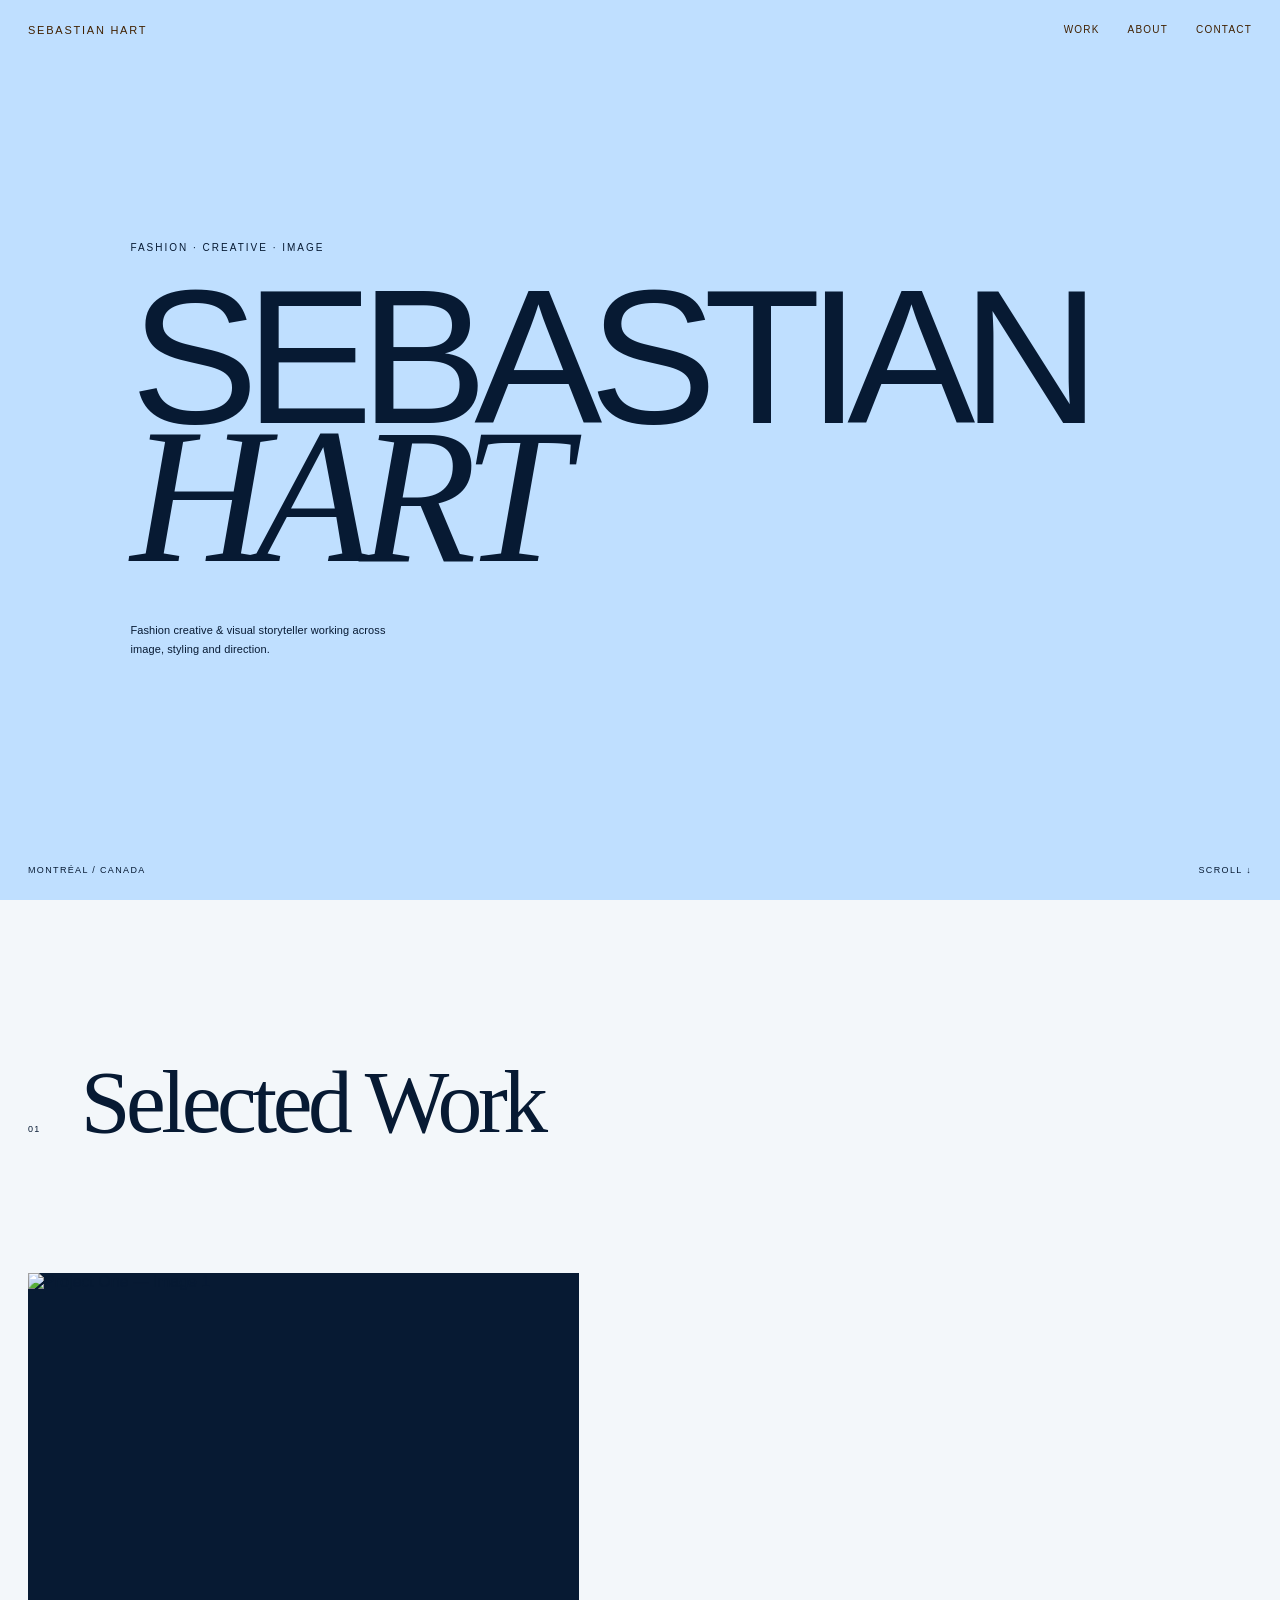
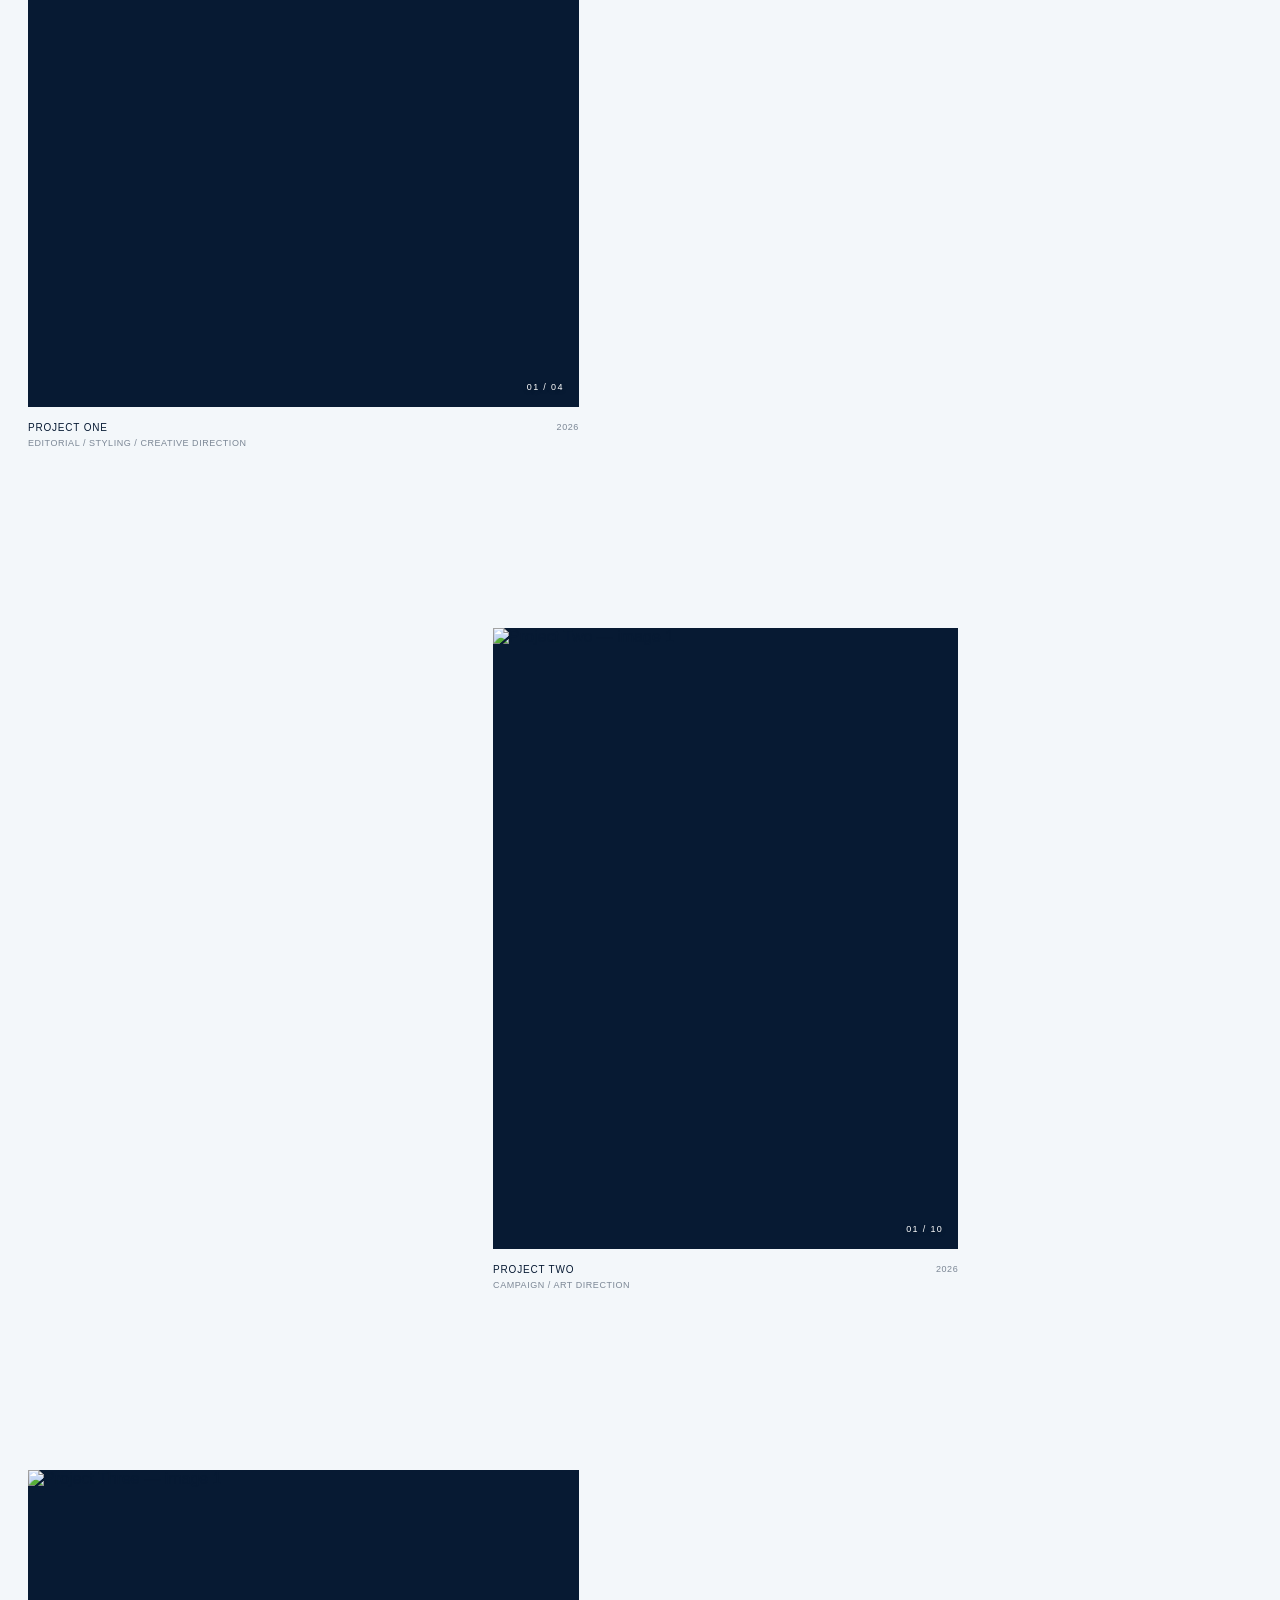
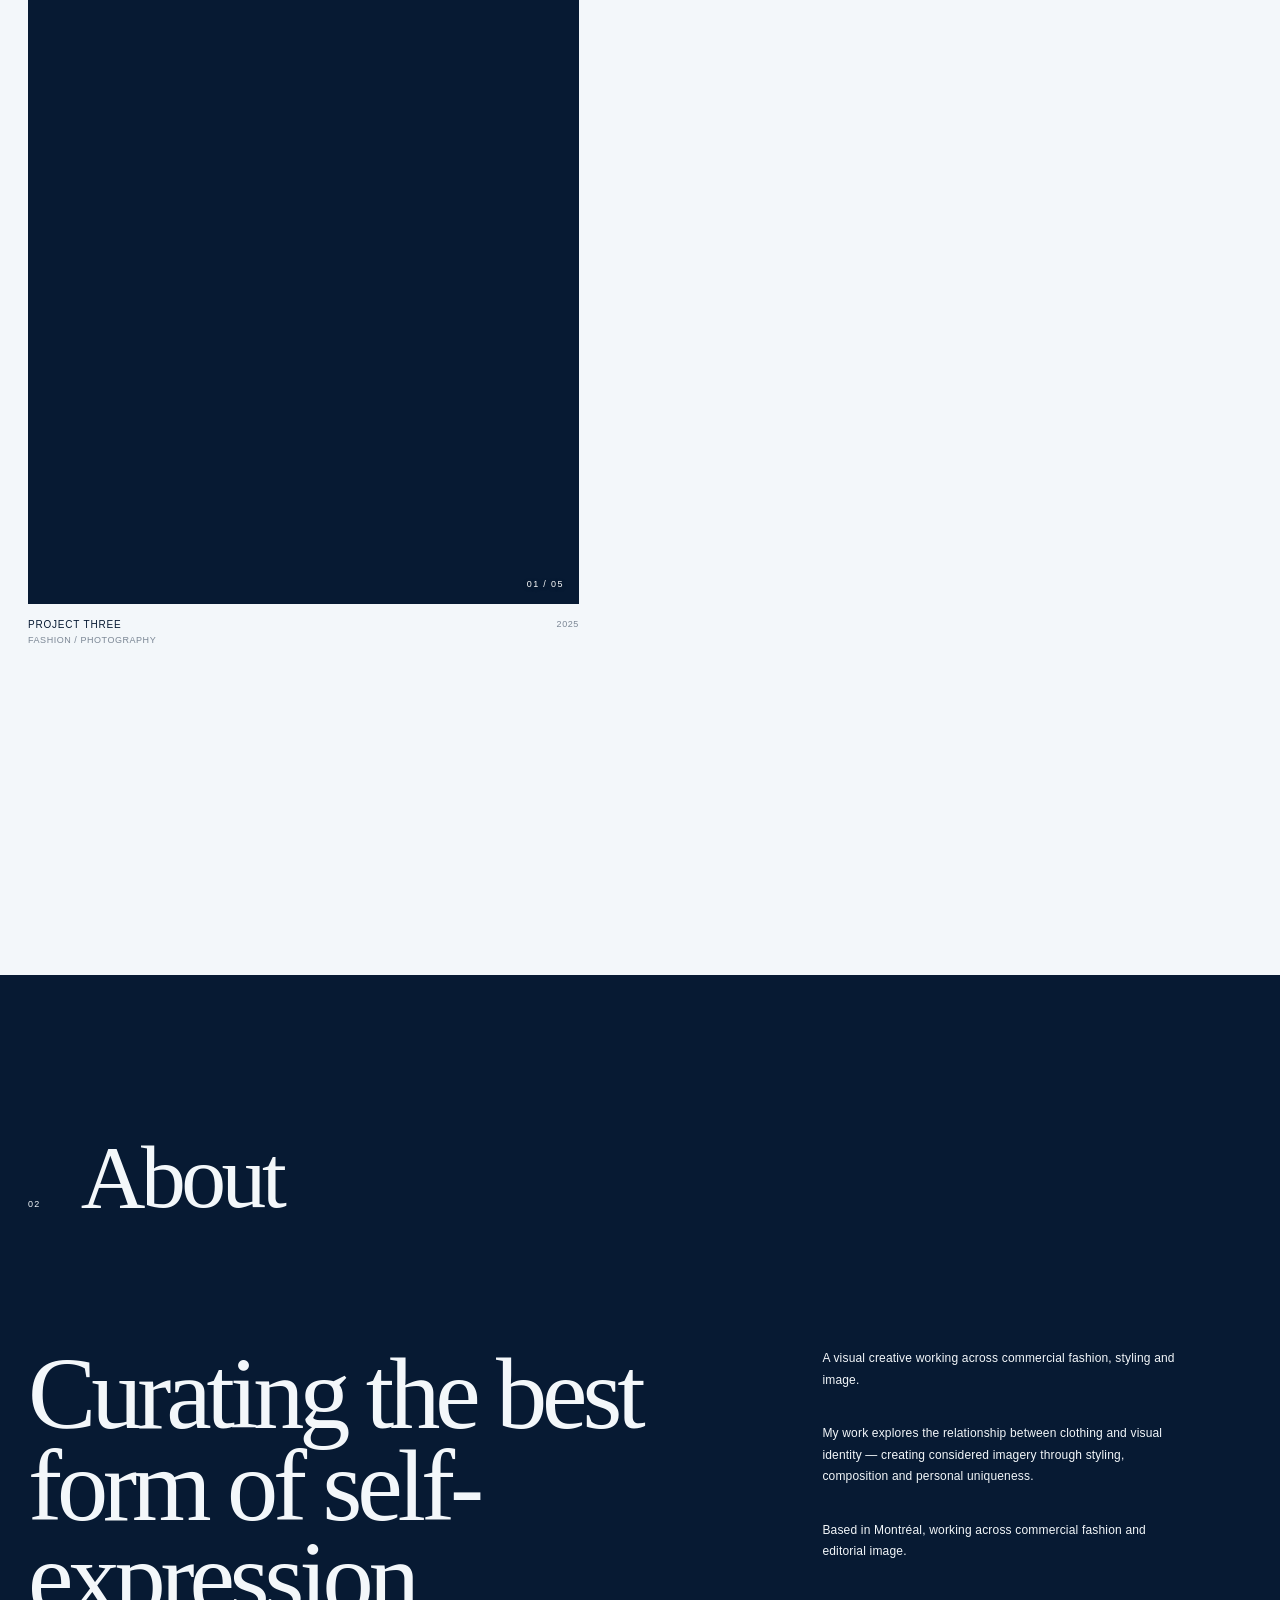
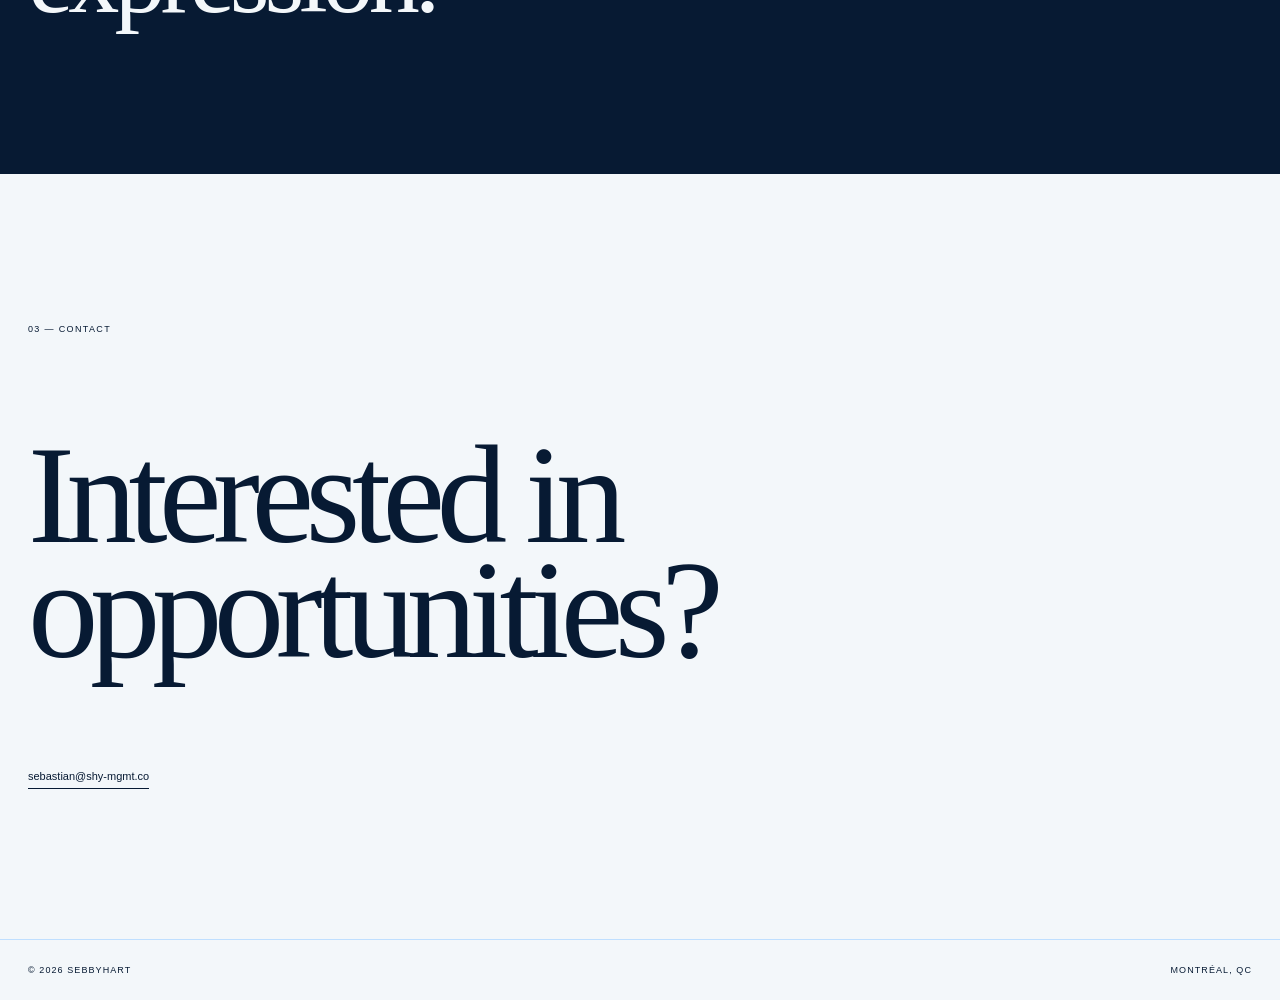
==== index.html @ 7a6df1c0 "Add files via upload" ====
<!DOCTYPE html>
<html lang="en">

<head>
    <meta charset="UTF-8">

    <meta name="viewport" content="width=device-width, initial-scale=1.0">

    <title>Sebastian Hart — Portfolio</title>

    <link rel="stylesheet" href="style.css">
</head>

<body>

    <!-- NAVIGATION -->

    <header class="navbar">

        <a href="#" class="logo">
            SEBASTIAN HART
        </a>

        <nav>
            <a href="#work">Work</a>
            <a href="#about">About</a>
            <a href="#contact">Contact</a>
        </nav>

    </header>


    <!-- HERO -->

    <main>

        <section class="hero">

            <div class="hero-content">

                <p class="eyebrow">
                    FASHION · CREATIVE · IMAGE
                </p>

                <h1>
                    SEBASTIAN<br>
                    <span>HART</span>
                </h1>

                <p class="hero-description">
                    Fashion creative & visual storyteller
                    working across image, styling and direction.
                </p>

            </div>

            <div class="hero-meta">

                <span>
                    MONTRÉAL / CANADA
                </span>

                <span>
                    SCROLL ↓
                </span>

            </div>

        </section>


        <!-- WORK -->

        <section id="work" class="work">

            <div class="section-header">

                <span>01</span>

                <h2>
                    Selected Work
                </h2>

            </div>


            <!-- PROJECT ONE -->

            <article class="project">

                <div class="project-image slideshow">

                    <div class="slides">

                        <img
                            src="images/project-01-01.jpg"
                            alt="Project One — image 1"
                        >

                        <img
                            src="images/project-01-02.jpg"
                            alt="Project One — image 2"
                        >

                        <img
                            src="images/project-01-03.jpg"
                            alt="Project One — image 3"
                        >

                        <img
                            src="images/project-01-04.jpg"
                            alt="Project One — image 4"
                        >

                    </div>

                    <span class="slide-counter">01 / 04</span>

                </div>


                <div class="project-info">

                    <div>

                        <h3>
                            PROJECT ONE
                        </h3>

                        <p>
                            Editorial / Styling / Creative Direction
                        </p>

                    </div>

                    <span>
                        2026
                    </span>

                </div>

            </article>


            <!-- PROJECT TWO -->

            <article class="project project-offset">

                <div class="project-image slideshow">

                    <div class="slides">

                        <img
                            src="images/project-02-01.jpg"
                            alt="Project Two — image 1"
                        >

                        <img
                            src="images/project-02-02.jpg"
                            alt="Project Two — image 2"
                        >

                        <img
                            src="images/project-02-03.jpg"
                            alt="Project Two — image 3"
                        >

                        <img
                            src="images/project-02-04.jpg"
                            alt="Project Two — image 4"
                        >

                        <img
                            src="images/project-02-05.jpg"
                            alt="Project Two — image 5"
                        >

                        <img
                            src="images/project-02-06.jpg"
                            alt="Project Two — image 6"
                        >

                        <img
                            src="images/project-02-07.jpg"
                            alt="Project Two — image 7"
                        >

                        <img
                            src="images/project-02-08.jpg"
                            alt="Project Two — image 8"
                        >

                        <img
                            src="images/project-02-09.jpg"
                            alt="Project Two — image 9"
                        >

                        <img
                            src="images/project-02-10.jpg"
                            alt="Project Two — image 10"
                        >

                    </div>

                    <span class="slide-counter">01 / 10</span>

                </div>


                <div class="project-info">

                    <div>

                        <h3>
                            PROJECT TWO
                        </h3>

                        <p>
                            Campaign / Art Direction
                        </p>

                    </div>

                    <span>
                        2026
                    </span>

                </div>

            </article>


            <!-- PROJECT THREE -->

            <article class="project">

                <div class="project-image slideshow">

                    <div class="slides">

                        <img
                            src="images/project-03-01.jpg"
                            alt="Project Three — image 1"
                        >

                        <img
                            src="images/project-03-02.jpg"
                            alt="Project Three — image 2"
                        >

                        <img
                            src="images/project-03-03.jpg"
                            alt="Project Three — image 3"
                        >

                        <img
                            src="images/project-03-04.jpg"
                            alt="Project Three — image 4"
                        >

                        <img
                            src="images/project-03-05.jpg"
                            alt="Project Three — image 5"
                        >

                    </div>

                    <span class="slide-counter">01 / 05</span>

                </div>


                <div class="project-info">

                    <div>

                        <h3>
                            PROJECT THREE
                        </h3>

                        <p>
                            Fashion / Photography
                        </p>

                    </div>

                    <span>
                        2025
                    </span>

                </div>

            </article>

        </section>


        <!-- ABOUT -->

        <section id="about" class="about">

            <div class="section-header">

                <span>02</span>

                <h2>
                    About
                </h2>

            </div>

            <div class="about-grid">

                <h3>
                    Curating the best form of self-expression.
                </h3>

                <div>

                    <p>
                        A visual creative working across
                        commercial fashion, styling and image.
                    </p>

                    <p>
                        My work explores the relationship between
                        clothing and visual identity — creating
                        considered imagery through styling,
                        composition and personal uniqueness.
                    </p>

                    <p>
                        Based in Montréal, working across
                        commercial fashion and editorial image.
                    </p>

                </div>

            </div>

        </section>


        <!-- CONTACT -->

        <section id="contact" class="contact">

            <span>
                03 — CONTACT
            </span>

            <h2>
                Interested in opportunities?
            </h2>

            <a href="mailto:sebastian@shy-mgmt.co">
                sebastian@shy-mgmt.co
            </a>

        </section>

    </main>


    <!-- FOOTER -->

    <footer>

        <span>
            © 2026 SEBBYHART
        </span>

        <span>
            MONTRÉAL, QC
        </span>

    </footer>


    <script src="script.js"></script>

</body>

</html>
---- style.css ----
* {
    margin: 0;
    padding: 0;
    box-sizing: border-box;
}

html {
    scroll-behavior: smooth;
}

body {
    background: #F3F7FA;
    color: #071A33;
     font-family: "Helvetica Neue", Helvetica, Arial, sans-serif;
    font-weight: 300;
}

a {
    color: inherit;
    text-decoration: none;
}


/* NAVIGATION */

.navbar {
    position: fixed;

    top: 0;
    left: 0;

    width: 100%;

    padding: 24px 28px;

    display: flex;
    justify-content: space-between;

    z-index: 100;

    mix-blend-mode: difference;
    color: white;
}

.logo {
    font-size: 11px;
    letter-spacing: 0.16em;
}

nav {
    display: flex;
    gap: 28px;
}

nav a {
    font-size: 10px;
    text-transform: uppercase;
    letter-spacing: 0.12em;
}


/* HERO */

.hero {
    height: 100vh;
    min-height: 700px;

    padding: 0 28px;

    display: flex;
    flex-direction: column;
    justify-content: center;

    position: relative;

    background: #BFDFFF;

    overflow: hidden;
}

.hero-content {
    margin-left: 8vw;
}

.eyebrow {
    font-size: 10px;
    letter-spacing: 0.2em;

    margin-bottom: 35px;
}

.hero h1 {
    font-size: clamp(90px, 15vw, 240px);

    font-weight: 400;

    line-height: 0.72;

    letter-spacing: -0.07em;
}

.hero h1 span {
    font-family: Georgia, serif;
    font-style: italic;
}

.hero-description {
    width: 280px;

    margin-top: 55px;

    font-family: "Helvetica Neue", Helvetica, Arial, sans-serif;
    font-size: 11px;
    font-weight: 300;
    line-height: 1.7;
    letter-spacing: 0.01em;
}

.hero-meta {
    position: absolute;

    left: 28px;
    right: 28px;
    bottom: 25px;

    display: flex;
    justify-content: space-between;

    font-size: 9px;
    letter-spacing: 0.15em;
}


/* GENERAL SECTIONS */

.work,
.about,
.contact {
    padding: 150px 28px;
}

.section-header {
    display: flex;
    gap: 40px;

    margin-bottom: 120px;

    align-items: baseline;
}

.section-header span {
    font-size: 9px;
    letter-spacing: 0.15em;
}

.section-header h2 {
    font-family: Georgia, serif;

    font-size: clamp(50px, 7vw, 100px);

    font-weight: 400;

    letter-spacing: -0.05em;
}


/* PROJECTS */

.project {
    width: 45%;
    margin-bottom: 180px;
}

.project-offset {
    margin-left: 38%;
    width: 38%;
}

.project-image {
    width: 100%;
    aspect-ratio: 3 / 4;

    position: relative;

    background: #071A33;

    overflow: hidden;

    cursor: grab;
}

.project-image:active {
    cursor: grabbing;
}


/* SLIDESHOW */

.slides {
    display: flex;

    width: 100%;
    height: 100%;

    transition: transform 0.6s cubic-bezier(0.22, 1, 0.36, 1);
}

.slides img {
    flex: 0 0 100%;

    width: 100%;
    height: 100%;

    object-fit: cover;

    user-select: none;
    -webkit-user-drag: none;
    pointer-events: none;
}


/* IMAGE COUNTER */

.slide-counter {
    position: absolute;

    right: 15px;
    bottom: 15px;

    color: white;

    font-size: 9px;

    letter-spacing: 0.15em;

    text-shadow: 0 1px 5px rgba(0, 0, 0, 0.3);

    pointer-events: none;
}

.project-info {
    display: flex;
    justify-content: space-between;

    padding-top: 15px;

    text-transform: uppercase;
}

.project-info h3 {
    font-size: 10px;
    font-weight: 400;

    letter-spacing: 0.08em;

    margin-bottom: 5px;
}

.project-info p,
.project-info > span {
    font-size: 9px;

    letter-spacing: 0.06em;

    opacity: 0.5;
}


/* ABOUT */

.about {
    background: #071A33;
    color: #F3F7FA;
}

.about-grid {
    display: grid;

    grid-template-columns: 60% 40%;

    gap: 60px;
}

.about-grid h3 {
    font-family: Georgia, serif;

    font-size: clamp(60px, 8vw, 120px);

    font-weight: 400;

    line-height: 0.9;

    letter-spacing: -0.05em;
}

.about-grid div {
    max-width: 360px;

    font-family: "Helvetica Neue", Helvetica, Arial, sans-serif;
    font-size: 12px;
    font-weight: 300;
    line-height: 1.8;
    letter-spacing: 0.015em;
}

.about-grid p + p {
    margin-top: 32px;
}


/* CONTACT */

.contact {
    min-height: 85vh;

    display: flex;
    flex-direction: column;

    justify-content: space-between;
}

.contact > span {
    font-size: 9px;
    letter-spacing: 0.15em;
}

.contact h2 {
    font-family: Georgia, serif;

    font-weight: 400;

    font-size: clamp(70px, 11vw, 170px);

    line-height: 0.82;

    letter-spacing: -0.06em;
}

.contact h2 i {
    margin-left: 10vw;
}

.contact > a {
    width: fit-content;

    font-size: 11px;

    border-bottom: 1px solid;

    padding-bottom: 6px;
}


/* FOOTER */

footer {
    border-top: 1px solid #BFDFFF;

    padding: 25px 28px;

    display: flex;
    justify-content: space-between;

    font-size: 9px;

    letter-spacing: 0.12em;
}


/* MOBILE */

@media (max-width: 700px) {

    .navbar {
        padding: 20px;
    }

    nav {
        display: none;
    }

    .hero {
        padding: 0 20px;
    }

    .hero-content {
        margin-left: 0;
    }

    .hero h1 {
        font-size: 23vw;
    }

    .hero-meta {
        left: 20px;
        right: 20px;
    }

    .work,
    .about,
    .contact {
        padding: 100px 20px;
    }

    .section-header {
        margin-bottom: 70px;
    }

    .project,
    .project-offset {
        width: 100%;
        margin-left: 0;
        margin-bottom: 100px;
    }

    .about-grid {
        display: block;
    }

    .about-grid div {
        margin-top: 70px;
    }

    footer {
        padding: 20px;
    }
}
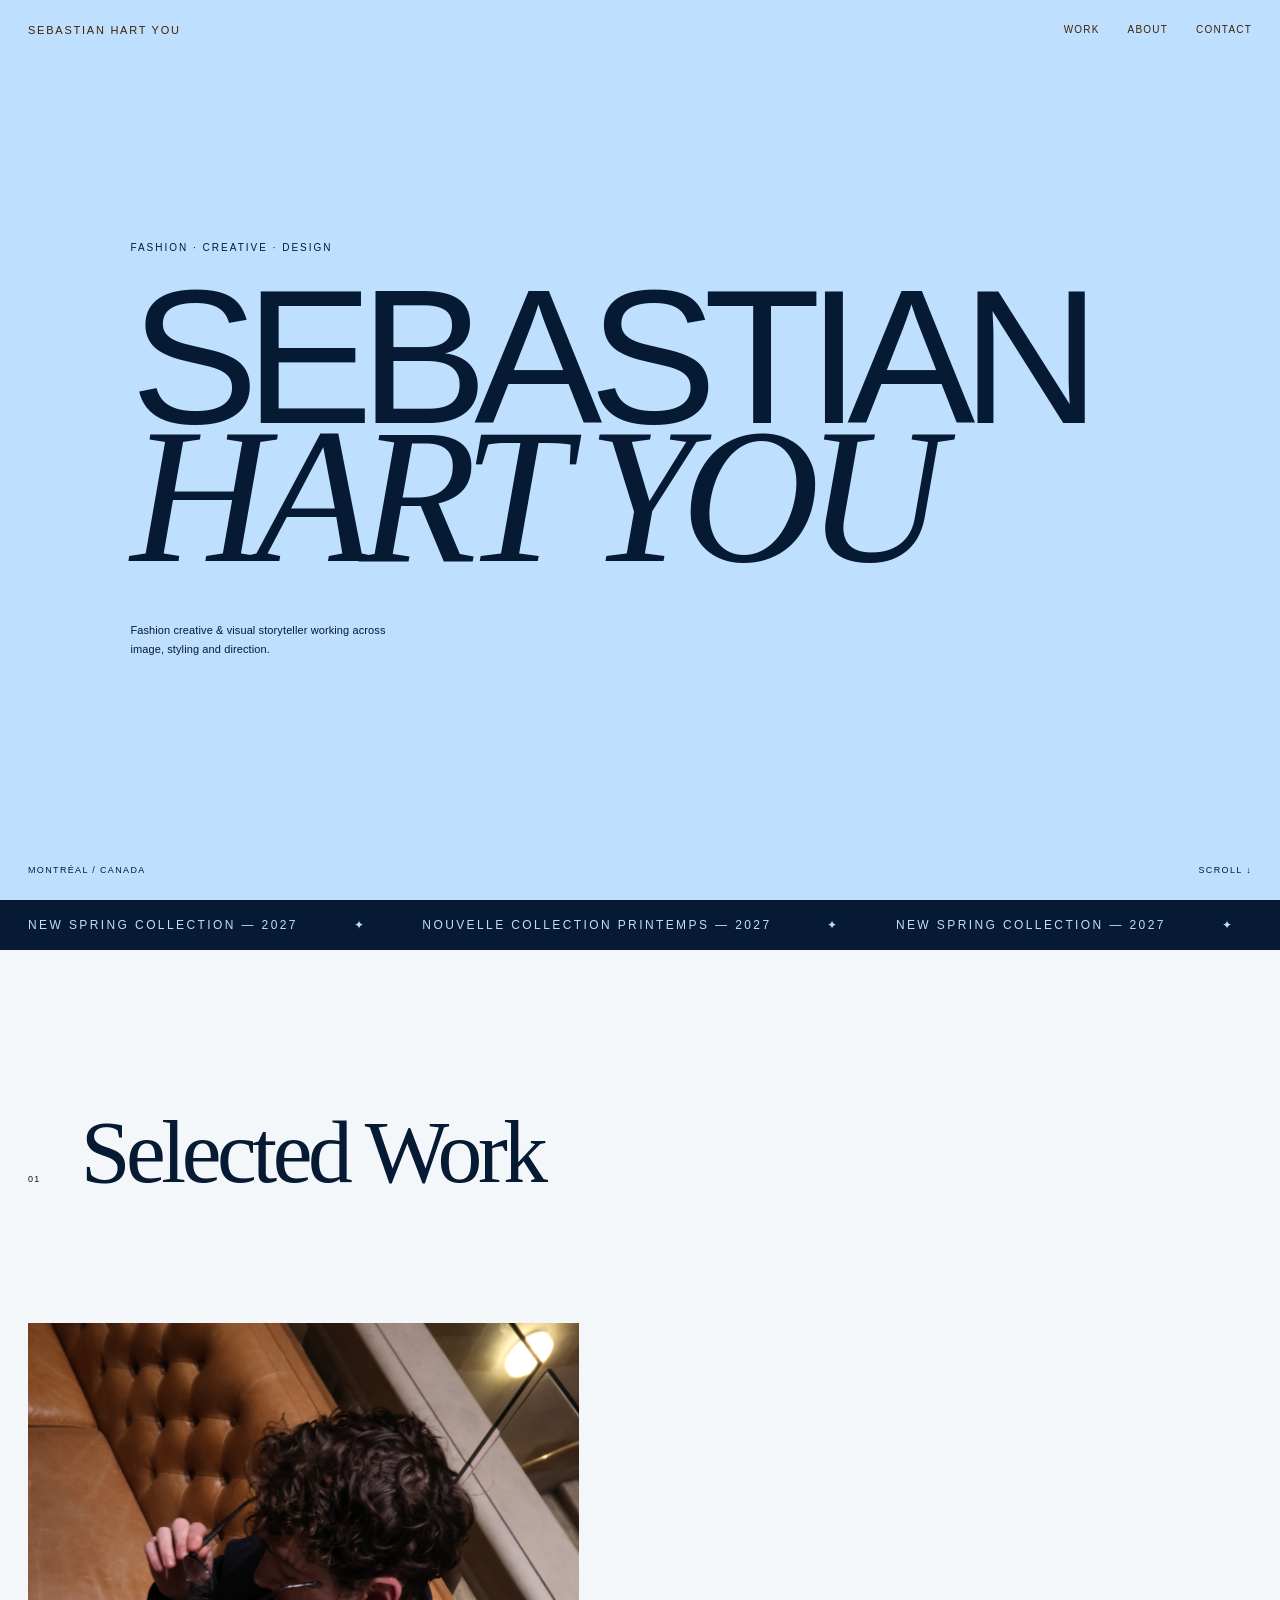
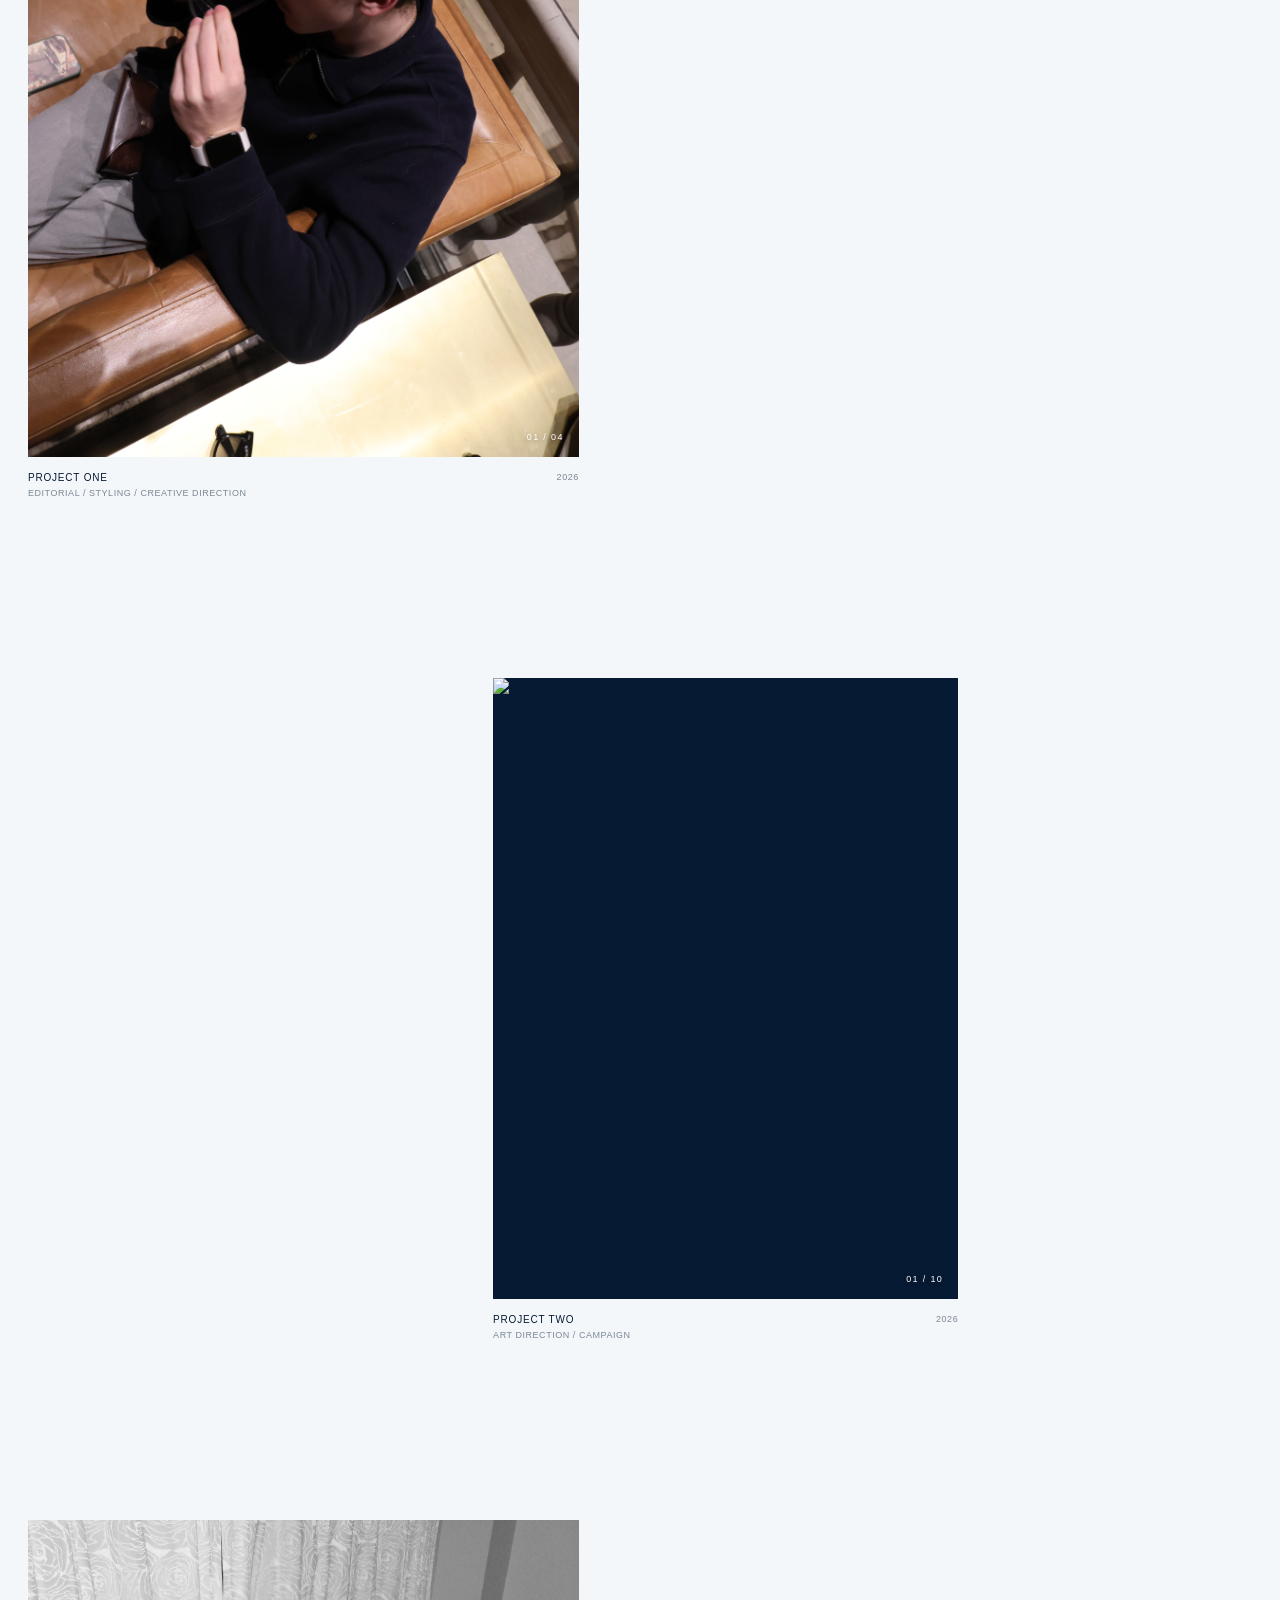
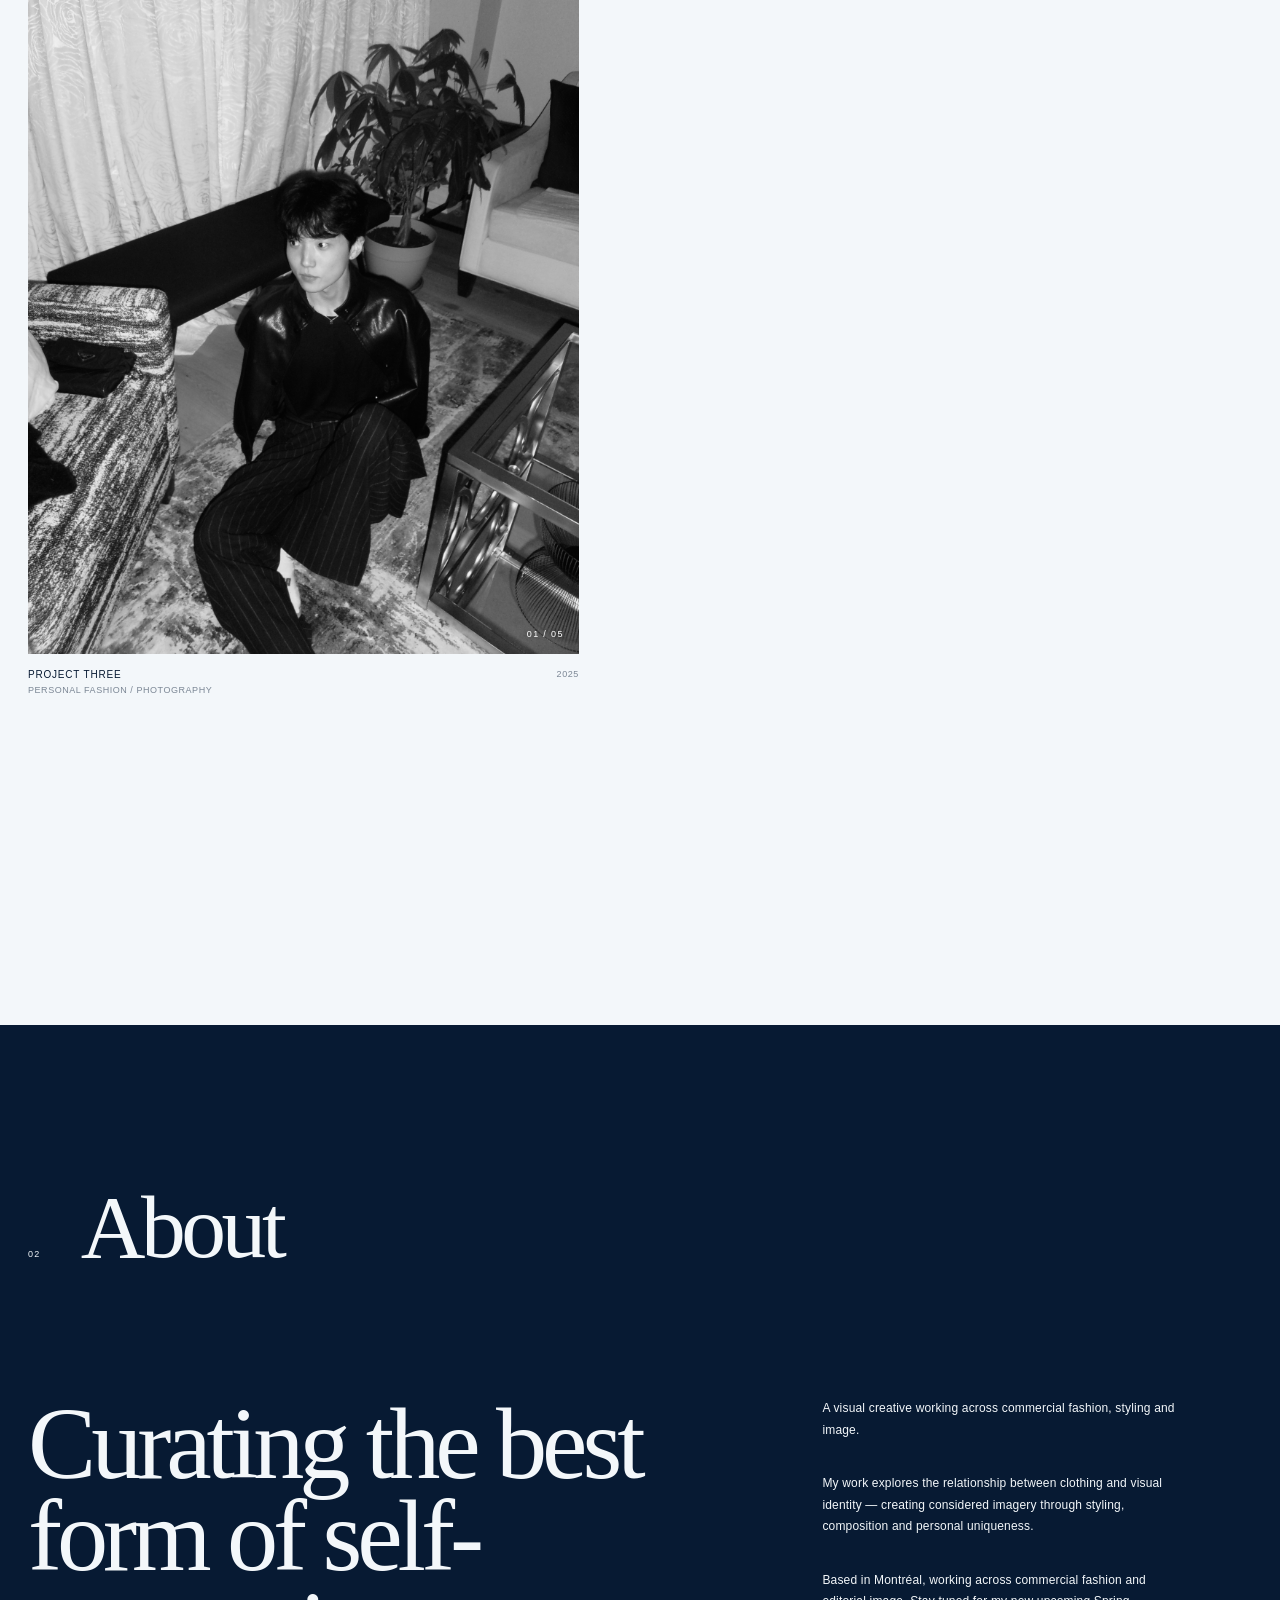
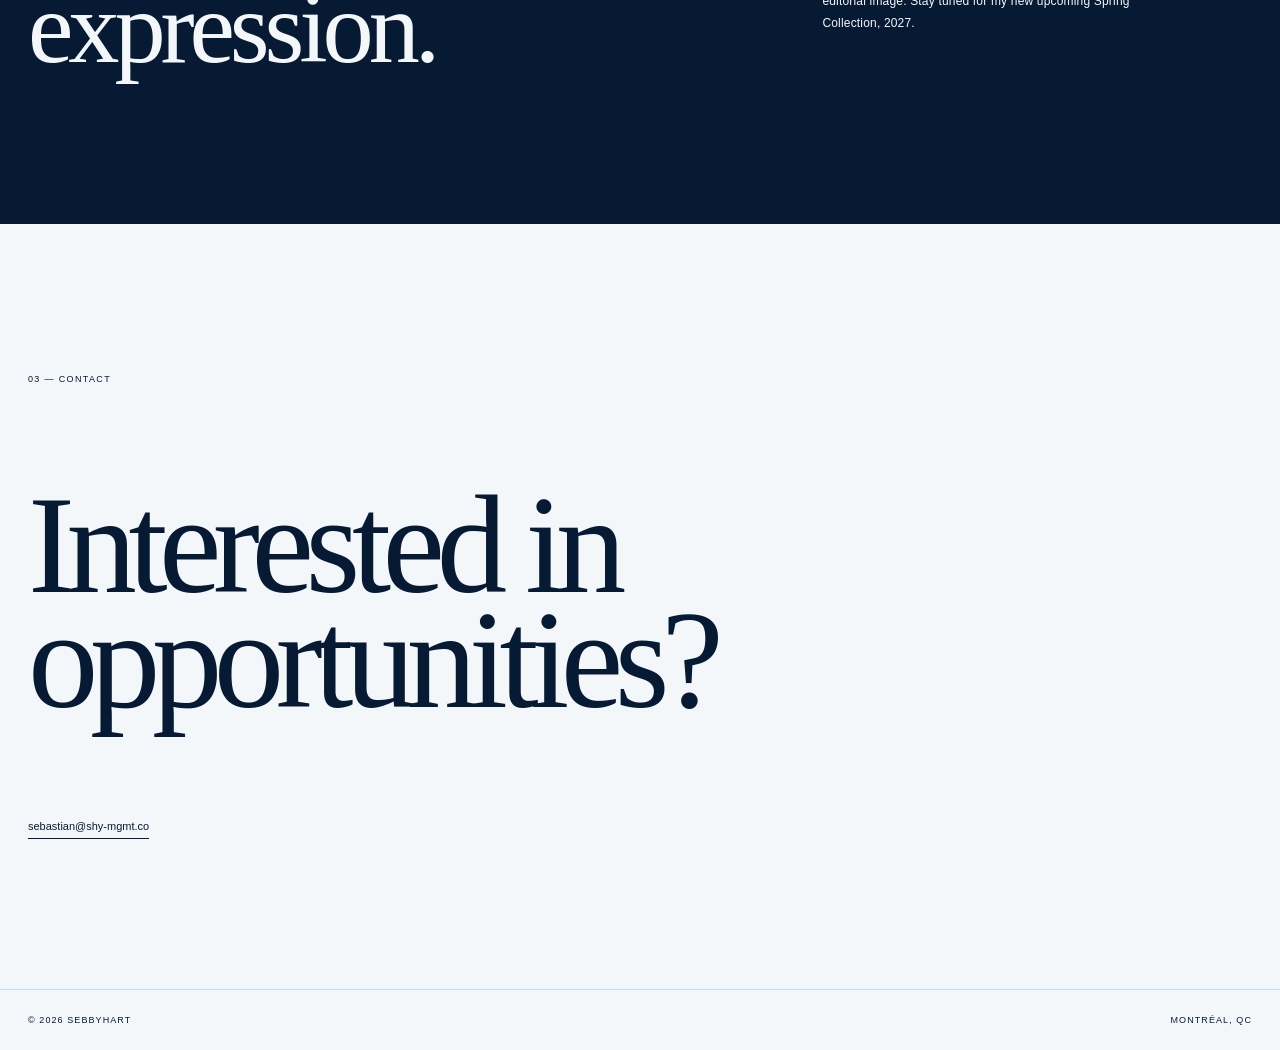
==== commit 8e1ecd77: "Add files via upload" ====
--- a/index.html
+++ b/index.html
@@ -18,7 +18,7 @@
     <header class="navbar">
 
         <a href="#" class="logo">
-            SEBASTIAN HART
+            SEBASTIAN HART YOU
         </a>
 
         <nav>
@@ -39,12 +39,12 @@
             <div class="hero-content">
 
                 <p class="eyebrow">
-                    FASHION · CREATIVE · IMAGE
+                    FASHION · CREATIVE · DESIGN
                 </p>
 
                 <h1>
                     SEBASTIAN<br>
-                    <span>HART</span>
+                    <span>HART YOU</span>
                 </h1>
 
                 <p class="hero-description">
@@ -68,6 +68,38 @@
 
         </section>
 
+            <!-- SALE BANNER -->
+
+        <div class="marquee">
+
+            <div class="marquee-track">
+
+                <div class="marquee-group">
+                    <span>NEW SPRING COLLECTION — 2027</span>
+                    <span>✦</span>
+                    <span>NOUVELLE COLLECTION PRINTEMPS — 2027</span>
+                    <span>✦</span>
+                    <span>NEW SPRING COLLECTION — 2027</span>
+                    <span>✦</span>
+                    <span>NOUVELLE COLLECTION PRINTEMPS — 2027</span>
+                    <span>✦</span>
+                </div>
+
+                <!-- exact duplicate so the loop is seamless -->
+                <div class="marquee-group" aria-hidden="true">
+                    <span>NEW SPRING COLLECTION — 2027</span>
+                    <span>✦</span>
+                    <span>NOUVELLE COLLECTION PRINTEMPS — 2027</span>
+                    <span>✦</span>
+                    <span>NEW SPRING COLLECTION — 2027</span>
+                    <span>✦</span>
+                    <span>NOUVELLE COLLECTION PRINTEMPS — 2027</span>
+                    <span>✦</span>
+                </div>
+
+            </div>
+
+        </div>
 
         <!-- WORK -->
 
@@ -216,7 +248,7 @@
                         </h3>
 
                         <p>
-                            Campaign / Art Direction
+                            Art Direction / Campaign
                         </p>
 
                     </div>
@@ -279,7 +311,7 @@
                         </h3>
 
                         <p>
-                            Fashion / Photography
+                            Personal Fashion / Photography
                         </p>
 
                     </div>
@@ -332,6 +364,7 @@
                     <p>
                         Based in Montréal, working across
                         commercial fashion and editorial image.
+                        Stay tuned for my new upcoming Spring Collection, 2027.
                     </p>
 
                 </div>
--- a/style.css
+++ b/style.css
@@ -424,4 +424,91 @@
     footer {
         padding: 20px;
     }
+}
+
+/* ARROW BUTTONS */
+
+.slide-arrow {
+    position: absolute;
+    top: 50%;
+    transform: translateY(-50%);
+    z-index: 2;
+
+    width: 32px;
+    height: 32px;
+
+    display: flex;
+    align-items: center;
+    justify-content: center;
+
+    border: none;
+    border-radius: 50%;
+
+    background: rgba(243, 247, 250, 0.9);
+    color: #071A33;
+
+    font-family: inherit;
+    font-size: 13px;
+
+    cursor: pointer;
+
+    opacity: 0;
+    transition: opacity 0.2s ease;
+}
+
+.slide-arrow-prev { left: 10px; }
+.slide-arrow-next { right: 10px; }
+
+.slideshow:hover .slide-arrow,
+.slide-arrow:focus-visible {
+    opacity: 1;
+}
+
+@media (hover: none) {
+    .slide-arrow { opacity: 1; }
+}
+
+/* SLIDING BANNER */
+
+.marquee {
+    background: #071A33;
+    color: #BFDFFF;
+
+    overflow: hidden;
+    white-space: nowrap;
+
+    padding: 18px 0;
+}
+
+.marquee-track {
+    display: flex;
+    width: max-content;
+
+    animation: marquee-scroll 30s linear infinite;
+}
+
+.marquee-group {
+    display: flex;
+    flex-shrink: 0;
+}
+
+.marquee-group span {
+    padding: 0 28px;
+
+    font-size: 12px;
+    letter-spacing: 0.2em;
+    text-transform: uppercase;
+}
+
+@keyframes marquee-scroll {
+    from { transform: translateX(0); }
+    to   { transform: translateX(-50%); }
+}
+
+.marquee:hover .marquee-track {
+    animation-play-state: paused;
+}
+
+@media (prefers-reduced-motion: reduce) {
+    .marquee-track { animation: none; }
 }
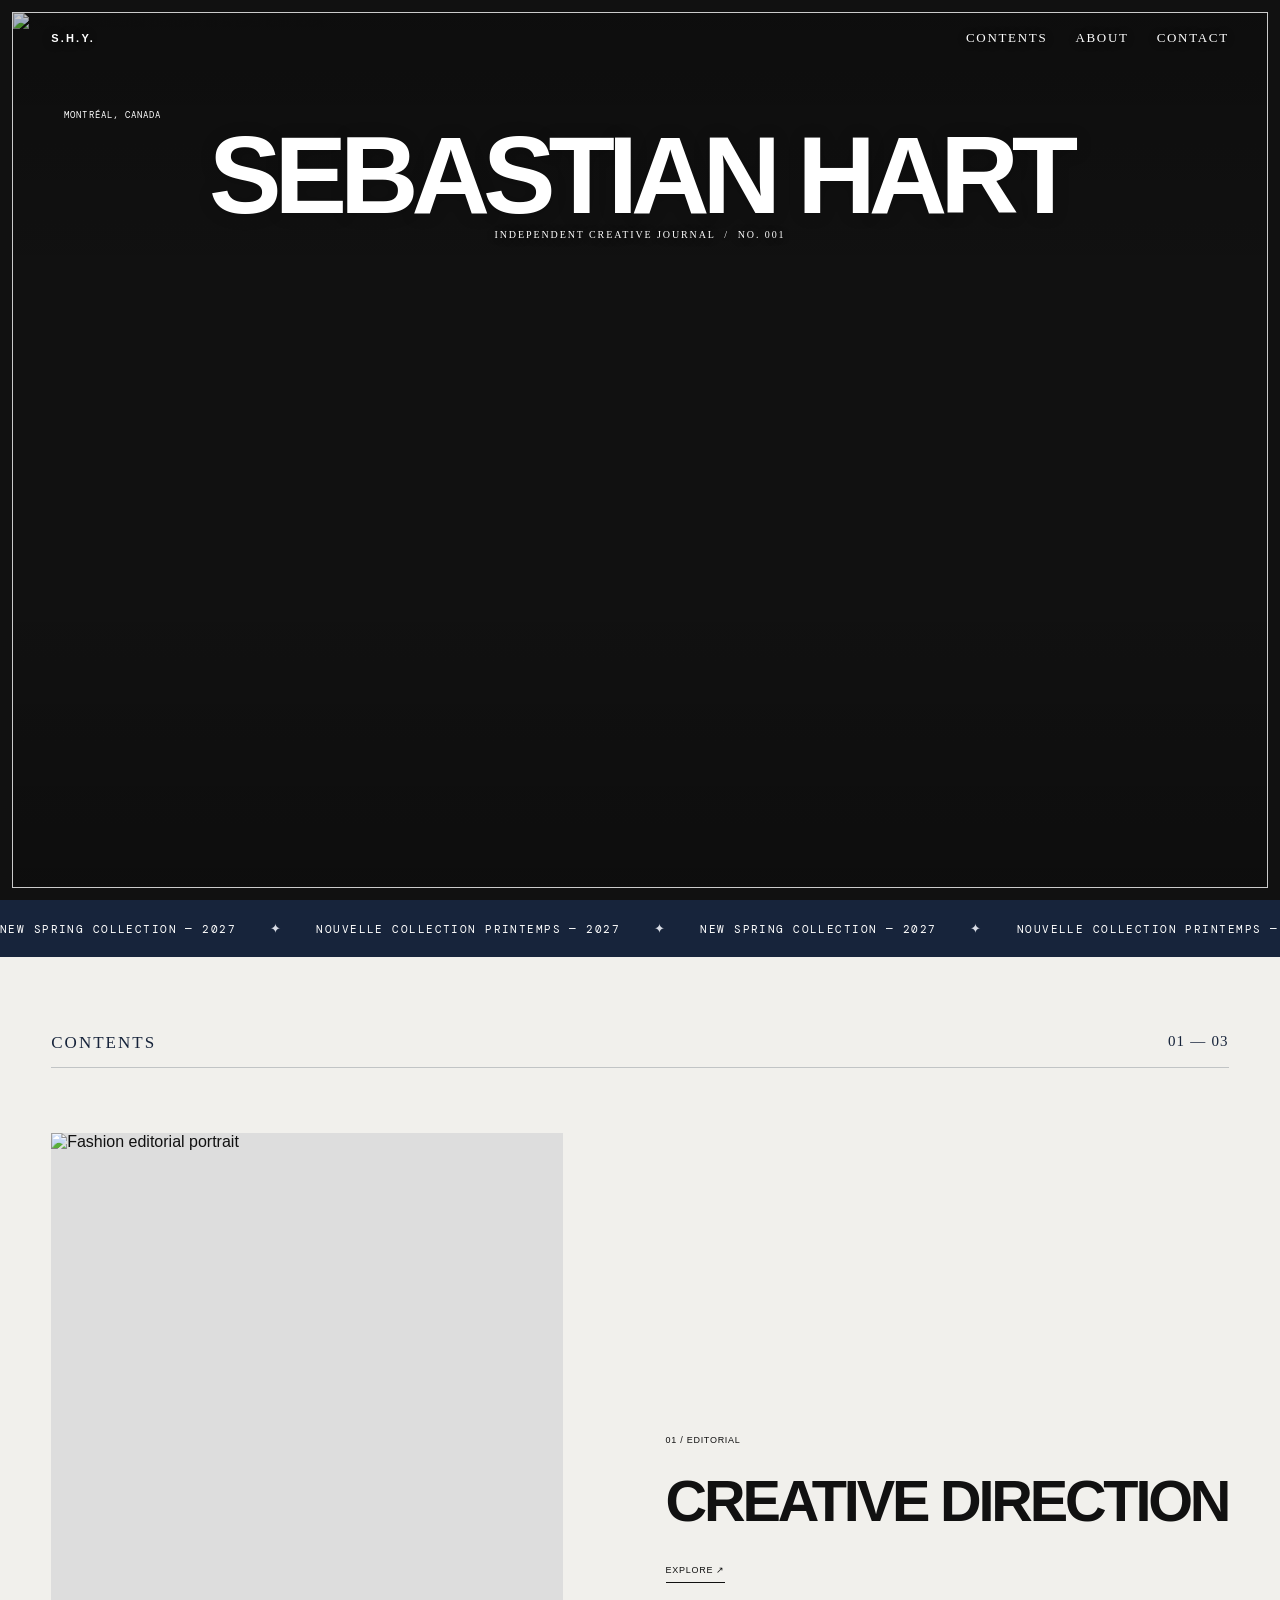
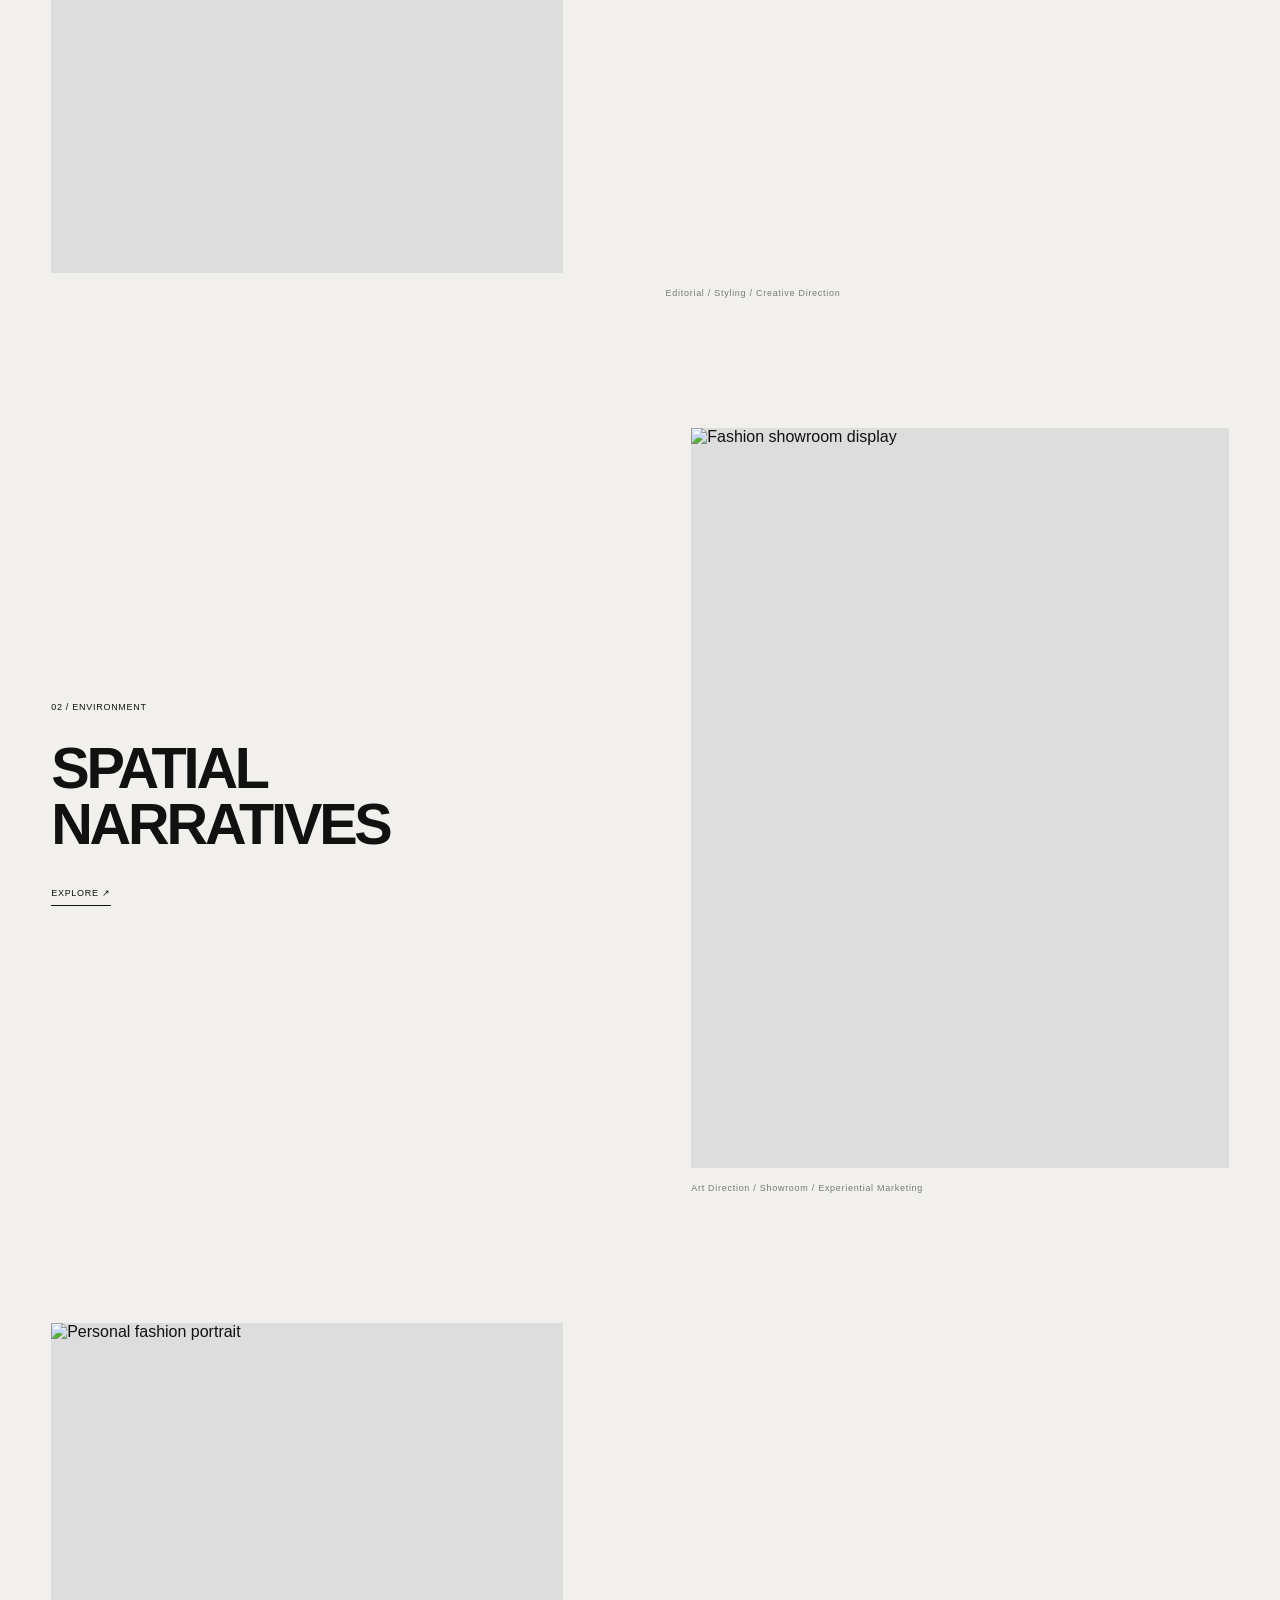
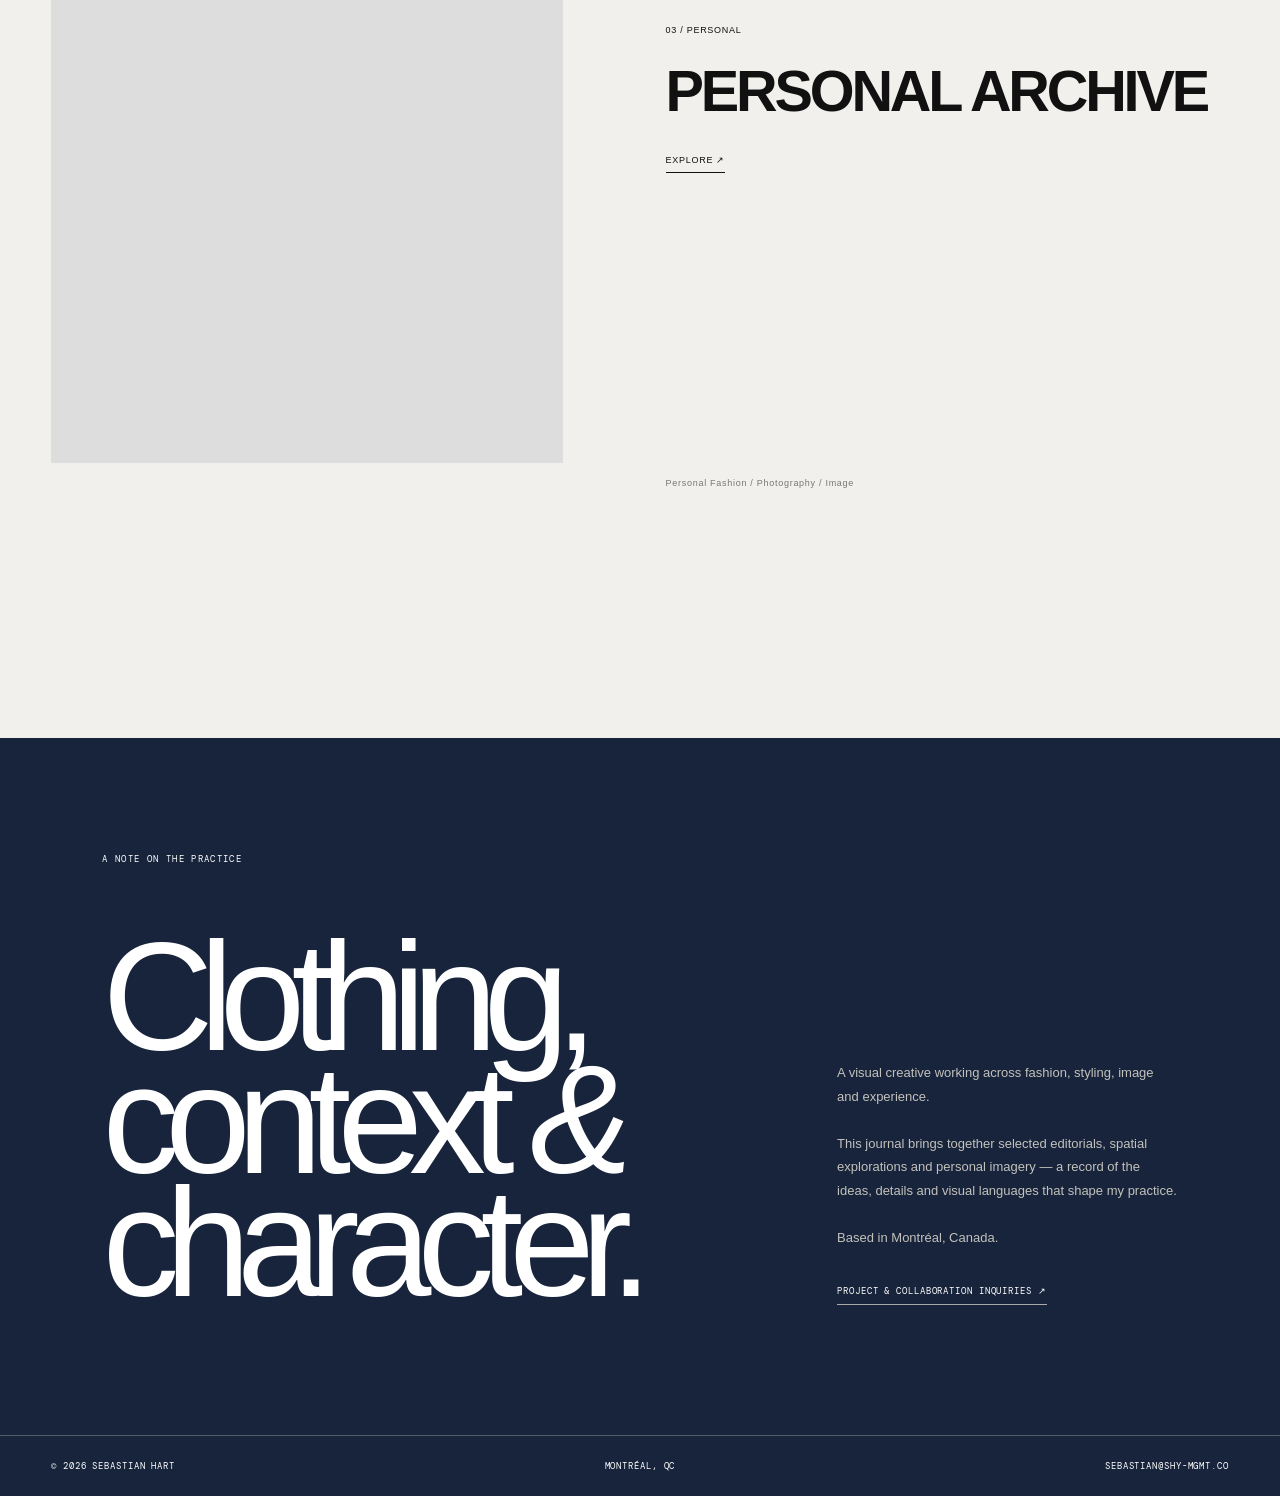
==== commit 500062e8: "Add files via upload" ====
--- a/index.html
+++ b/index.html
@@ -1,417 +1,85 @@
-<!DOCTYPE html>
+<!doctype html>
 <html lang="en">
+<head>
+  <meta charset="utf-8">
+  <meta name="viewport" content="width=device-width, initial-scale=1">
+  <meta name="theme-color" content="#111">
+  <meta name="description" content="Sebastian Hart — fashion, image and creative practice.">
+  <title>Sebastian Hart — Fashion, Image, Experience</title>
+  <link rel="stylesheet" href="style.css">
+</head>
+<body class="home-page">
+  <header class="site-header">
+    <a class="wordmark" href="index.html">S.H.Y.</a>
+    <nav><a href="#contents">CONTENTS</a><a href="#about">ABOUT</a><a href="mailto:sebastian@shy-mgmt.co">CONTACT</a></nav>
+    
+  </header>
 
-<head>
-    <meta charset="UTF-8">
+  <main>
+    <section class="cover" aria-label="Sebastian Hart cover">
+      <div class="cover-topline"><span>INDEPENDENT FASHION JOURNAL</span><span>ISSUE NO. 001 / 2026</span></div>
+      <div class="cover-frame">
+        <div class="cover-photo">
+          <img src="images/project-01-02.webp" alt="Fashion editorial portrait in a teal knit look">
+          <div class="cover-name">SEBASTIAN HART</div>
+          <div class="cover-journal-line">INDEPENDENT CREATIVE JOURNAL&nbsp; / &nbsp;NO. 001</div>
+          <div class="cover-meta"><span>MONTRÉAL, CANADA</span></div>
+        </div>
+      </div>
+      <div class="cover-bottomline"><span>SELECTED WORK & VISUAL STORIES</span><a href="#contents">EXPLORE THE JOURNAL ↓</a></div>
+    </section>
 
-    <meta name="viewport" content="width=device-width, initial-scale=1.0">
+    <div class="marquee" aria-label="New Spring Collection 2027 / Nouvelle Collection Printemps 2027">
+      <div class="marquee-track">
+        <div class="marquee-group">
+          <span>NEW SPRING COLLECTION — 2027</span><span class="marquee-star">✦</span>
+          <span>NOUVELLE COLLECTION PRINTEMPS — 2027</span><span class="marquee-star">✦</span>
+          <span>NEW SPRING COLLECTION — 2027</span><span class="marquee-star">✦</span>
+          <span>NOUVELLE COLLECTION PRINTEMPS — 2027</span><span class="marquee-star">✦</span>
+        </div>
+        <div class="marquee-group" aria-hidden="true">
+          <span>NEW SPRING COLLECTION — 2027</span><span class="marquee-star">✦</span>
+          <span>NOUVELLE COLLECTION PRINTEMPS — 2027</span><span class="marquee-star">✦</span>
+          <span>NEW SPRING COLLECTION — 2027</span><span class="marquee-star">✦</span>
+          <span>NOUVELLE COLLECTION PRINTEMPS — 2027</span><span class="marquee-star">✦</span>
+        </div>
+      </div>
+    </div>
 
-    <title>Sebastian Hart — Portfolio</title>
+    <section id="contents" class="contents-section">
+      <div class="section-heading"><span>CONTENTS</span><span>01 — 03</span></div>
+      <a class="category-card category-one" href="creative-direction.html">
+        <div class="category-image"><img src="images/project-01-01.webp" alt="Fashion editorial portrait"></div>
+        <div class="category-caption"><span>01 / EDITORIAL</span><h2>CREATIVE DIRECTION</h2><span class="category-enter">EXPLORE ↗</span></div>
+        <p class="category-description">Editorial / Styling / Creative Direction</p>
+      </a>
+      <a class="category-card category-two" href="spatial-narratives.html">
+        <div class="category-image"><img src="images/project-02-02.webp" alt="Fashion showroom display"></div>
+        <div class="category-caption"><span>02 / ENVIRONMENT</span><h2>SPATIAL NARRATIVES</h2><span class="category-enter">EXPLORE ↗</span></div>
+        <p class="category-description">Art Direction / Showroom / Experiential Marketing</p>
+      </a>
+      <a class="category-card category-three" href="personal-archive.html">
+        <div class="category-image"><img src="images/project-03-02.webp" alt="Personal fashion portrait"></div>
+        <div class="category-caption"><span>03 / PERSONAL</span><h2>PERSONAL ARCHIVE</h2><span class="category-enter">EXPLORE ↗</span></div>
+        <p class="category-description">Personal Fashion / Photography / Image</p>
+      </a>
+    </section>
 
-    <link rel="stylesheet" href="style.css">
-</head>
+    <section id="about" class="about-section">
+      <span class="eyebrow">A NOTE ON THE PRACTICE</span>
+      <div class="about-layout">
+        <h2>Clothing,<br>context <em>&</em><br>character.</h2>
+        <div class="about-copy">
+          <p>A visual creative working across fashion, styling, image and experience.</p>
+          <p>This journal brings together selected editorials, spatial explorations and personal imagery — a record of the ideas, details and visual languages that shape my practice.</p>
+          <p>Based in Montréal, Canada.</p>
+          <a href="mailto:sebastian@shy-mgmt.co">PROJECT & COLLABORATION INQUIRIES ↗</a>
+        </div>
+      </div>
+    </section>
+  </main>
 
-<body>
-
-    <!-- NAVIGATION -->
-
-    <header class="navbar">
-
-        <a href="#" class="logo">
-            SEBASTIAN HART YOU
-        </a>
-
-        <nav>
-            <a href="#work">Work</a>
-            <a href="#about">About</a>
-            <a href="#contact">Contact</a>
-        </nav>
-
-    </header>
-
-
-    <!-- HERO -->
-
-    <main>
-
-        <section class="hero">
-
-            <div class="hero-content">
-
-                <p class="eyebrow">
-                    FASHION · CREATIVE · DESIGN
-                </p>
-
-                <h1>
-                    SEBASTIAN<br>
-                    <span>HART YOU</span>
-                </h1>
-
-                <p class="hero-description">
-                    Fashion creative & visual storyteller
-                    working across image, styling and direction.
-                </p>
-
-            </div>
-
-            <div class="hero-meta">
-
-                <span>
-                    MONTRÉAL / CANADA
-                </span>
-
-                <span>
-                    SCROLL ↓
-                </span>
-
-            </div>
-
-        </section>
-
-            <!-- SALE BANNER -->
-
-        <div class="marquee">
-
-            <div class="marquee-track">
-
-                <div class="marquee-group">
-                    <span>NEW SPRING COLLECTION — 2027</span>
-                    <span>✦</span>
-                    <span>NOUVELLE COLLECTION PRINTEMPS — 2027</span>
-                    <span>✦</span>
-                    <span>NEW SPRING COLLECTION — 2027</span>
-                    <span>✦</span>
-                    <span>NOUVELLE COLLECTION PRINTEMPS — 2027</span>
-                    <span>✦</span>
-                </div>
-
-                <!-- exact duplicate so the loop is seamless -->
-                <div class="marquee-group" aria-hidden="true">
-                    <span>NEW SPRING COLLECTION — 2027</span>
-                    <span>✦</span>
-                    <span>NOUVELLE COLLECTION PRINTEMPS — 2027</span>
-                    <span>✦</span>
-                    <span>NEW SPRING COLLECTION — 2027</span>
-                    <span>✦</span>
-                    <span>NOUVELLE COLLECTION PRINTEMPS — 2027</span>
-                    <span>✦</span>
-                </div>
-
-            </div>
-
-        </div>
-
-        <!-- WORK -->
-
-        <section id="work" class="work">
-
-            <div class="section-header">
-
-                <span>01</span>
-
-                <h2>
-                    Selected Work
-                </h2>
-
-            </div>
-
-
-            <!-- PROJECT ONE -->
-
-            <article class="project">
-
-                <div class="project-image slideshow">
-
-                    <div class="slides">
-
-                        <img
-                            src="images/project-01-01.jpg"
-                            alt="Project One — image 1"
-                        >
-
-                        <img
-                            src="images/project-01-02.jpg"
-                            alt="Project One — image 2"
-                        >
-
-                        <img
-                            src="images/project-01-03.jpg"
-                            alt="Project One — image 3"
-                        >
-
-                        <img
-                            src="images/project-01-04.jpg"
-                            alt="Project One — image 4"
-                        >
-
-                    </div>
-
-                    <span class="slide-counter">01 / 04</span>
-
-                </div>
-
-
-                <div class="project-info">
-
-                    <div>
-
-                        <h3>
-                            PROJECT ONE
-                        </h3>
-
-                        <p>
-                            Editorial / Styling / Creative Direction
-                        </p>
-
-                    </div>
-
-                    <span>
-                        2026
-                    </span>
-
-                </div>
-
-            </article>
-
-
-            <!-- PROJECT TWO -->
-
-            <article class="project project-offset">
-
-                <div class="project-image slideshow">
-
-                    <div class="slides">
-
-                        <img
-                            src="images/project-02-01.jpg"
-                            alt="Project Two — image 1"
-                        >
-
-                        <img
-                            src="images/project-02-02.jpg"
-                            alt="Project Two — image 2"
-                        >
-
-                        <img
-                            src="images/project-02-03.jpg"
-                            alt="Project Two — image 3"
-                        >
-
-                        <img
-                            src="images/project-02-04.jpg"
-                            alt="Project Two — image 4"
-                        >
-
-                        <img
-                            src="images/project-02-05.jpg"
-                            alt="Project Two — image 5"
-                        >
-
-                        <img
-                            src="images/project-02-06.jpg"
-                            alt="Project Two — image 6"
-                        >
-
-                        <img
-                            src="images/project-02-07.jpg"
-                            alt="Project Two — image 7"
-                        >
-
-                        <img
-                            src="images/project-02-08.jpg"
-                            alt="Project Two — image 8"
-                        >
-
-                        <img
-                            src="images/project-02-09.jpg"
-                            alt="Project Two — image 9"
-                        >
-
-                        <img
-                            src="images/project-02-10.jpg"
-                            alt="Project Two — image 10"
-                        >
-
-                    </div>
-
-                    <span class="slide-counter">01 / 10</span>
-
-                </div>
-
-
-                <div class="project-info">
-
-                    <div>
-
-                        <h3>
-                            PROJECT TWO
-                        </h3>
-
-                        <p>
-                            Art Direction / Campaign
-                        </p>
-
-                    </div>
-
-                    <span>
-                        2026
-                    </span>
-
-                </div>
-
-            </article>
-
-
-            <!-- PROJECT THREE -->
-
-            <article class="project">
-
-                <div class="project-image slideshow">
-
-                    <div class="slides">
-
-                        <img
-                            src="images/project-03-01.jpg"
-                            alt="Project Three — image 1"
-                        >
-
-                        <img
-                            src="images/project-03-02.jpg"
-                            alt="Project Three — image 2"
-                        >
-
-                        <img
-                            src="images/project-03-03.jpg"
-                            alt="Project Three — image 3"
-                        >
-
-                        <img
-                            src="images/project-03-04.jpg"
-                            alt="Project Three — image 4"
-                        >
-
-                        <img
-                            src="images/project-03-05.jpg"
-                            alt="Project Three — image 5"
-                        >
-
-                    </div>
-
-                    <span class="slide-counter">01 / 05</span>
-
-                </div>
-
-
-                <div class="project-info">
-
-                    <div>
-
-                        <h3>
-                            PROJECT THREE
-                        </h3>
-
-                        <p>
-                            Personal Fashion / Photography
-                        </p>
-
-                    </div>
-
-                    <span>
-                        2025
-                    </span>
-
-                </div>
-
-            </article>
-
-        </section>
-
-
-        <!-- ABOUT -->
-
-        <section id="about" class="about">
-
-            <div class="section-header">
-
-                <span>02</span>
-
-                <h2>
-                    About
-                </h2>
-
-            </div>
-
-            <div class="about-grid">
-
-                <h3>
-                    Curating the best form of self-expression.
-                </h3>
-
-                <div>
-
-                    <p>
-                        A visual creative working across
-                        commercial fashion, styling and image.
-                    </p>
-
-                    <p>
-                        My work explores the relationship between
-                        clothing and visual identity — creating
-                        considered imagery through styling,
-                        composition and personal uniqueness.
-                    </p>
-
-                    <p>
-                        Based in Montréal, working across
-                        commercial fashion and editorial image.
-                        Stay tuned for my new upcoming Spring Collection, 2027.
-                    </p>
-
-                </div>
-
-            </div>
-
-        </section>
-
-
-        <!-- CONTACT -->
-
-        <section id="contact" class="contact">
-
-            <span>
-                03 — CONTACT
-            </span>
-
-            <h2>
-                Interested in opportunities?
-            </h2>
-
-            <a href="mailto:sebastian@shy-mgmt.co">
-                sebastian@shy-mgmt.co
-            </a>
-
-        </section>
-
-    </main>
-
-
-    <!-- FOOTER -->
-
-    <footer>
-
-        <span>
-            © 2026 SEBBYHART
-        </span>
-
-        <span>
-            MONTRÉAL, QC
-        </span>
-
-    </footer>
-
-
-    <script src="script.js"></script>
-
+  <footer class="site-footer"><span>© 2026 SEBASTIAN HART</span><span>MONTRÉAL, QC</span><a href="mailto:sebastian@shy-mgmt.co">SEBASTIAN@SHY-MGMT.CO</a></footer>
+  <script src="script.js"></script>
 </body>
-
 </html>
--- a/style.css
+++ b/style.css
@@ -1,514 +1,266 @@
-* {
-    margin: 0;
-    padding: 0;
-    box-sizing: border-box;
-}
-
-html {
-    scroll-behavior: smooth;
-}
-
-body {
-    background: #F3F7FA;
-    color: #071A33;
-     font-family: "Helvetica Neue", Helvetica, Arial, sans-serif;
-    font-weight: 300;
-}
-
-a {
-    color: inherit;
-    text-decoration: none;
-}
-
-
-/* NAVIGATION */
-
-.navbar {
-    position: fixed;
-
-    top: 0;
-    left: 0;
-
-    width: 100%;
-
-    padding: 24px 28px;
-
-    display: flex;
-    justify-content: space-between;
-
-    z-index: 100;
-
-    mix-blend-mode: difference;
-    color: white;
-}
-
-.logo {
-    font-size: 11px;
-    letter-spacing: 0.16em;
-}
-
-nav {
-    display: flex;
-    gap: 28px;
-}
-
-nav a {
-    font-size: 10px;
-    text-transform: uppercase;
-    letter-spacing: 0.12em;
-}
-
-
-/* HERO */
-
-.hero {
-    height: 100vh;
-    min-height: 700px;
-
-    padding: 0 28px;
-
-    display: flex;
-    flex-direction: column;
-    justify-content: center;
-
-    position: relative;
-
-    background: #BFDFFF;
-
-    overflow: hidden;
-}
-
-.hero-content {
-    margin-left: 8vw;
-}
-
-.eyebrow {
-    font-size: 10px;
-    letter-spacing: 0.2em;
-
-    margin-bottom: 35px;
-}
-
-.hero h1 {
-    font-size: clamp(90px, 15vw, 240px);
-
-    font-weight: 400;
-
-    line-height: 0.72;
-
-    letter-spacing: -0.07em;
-}
-
-.hero h1 span {
-    font-family: Georgia, serif;
-    font-style: italic;
-}
-
-.hero-description {
-    width: 280px;
-
-    margin-top: 55px;
-
-    font-family: "Helvetica Neue", Helvetica, Arial, sans-serif;
-    font-size: 11px;
-    font-weight: 300;
-    line-height: 1.7;
-    letter-spacing: 0.01em;
-}
-
-.hero-meta {
-    position: absolute;
-
-    left: 28px;
-    right: 28px;
-    bottom: 25px;
-
-    display: flex;
-    justify-content: space-between;
-
-    font-size: 9px;
-    letter-spacing: 0.15em;
-}
-
-
-/* GENERAL SECTIONS */
-
-.work,
-.about,
-.contact {
-    padding: 150px 28px;
-}
-
-.section-header {
-    display: flex;
-    gap: 40px;
-
-    margin-bottom: 120px;
-
-    align-items: baseline;
-}
-
-.section-header span {
-    font-size: 9px;
-    letter-spacing: 0.15em;
-}
-
-.section-header h2 {
-    font-family: Georgia, serif;
-
-    font-size: clamp(50px, 7vw, 100px);
-
-    font-weight: 400;
-
-    letter-spacing: -0.05em;
-}
-
-
-/* PROJECTS */
-
-.project {
-    width: 45%;
-    margin-bottom: 180px;
-}
-
-.project-offset {
-    margin-left: 38%;
-    width: 38%;
-}
-
-.project-image {
-    width: 100%;
-    aspect-ratio: 3 / 4;
-
-    position: relative;
-
-    background: #071A33;
-
-    overflow: hidden;
-
-    cursor: grab;
-}
-
-.project-image:active {
-    cursor: grabbing;
-}
-
-
-/* SLIDESHOW */
-
-.slides {
-    display: flex;
-
-    width: 100%;
-    height: 100%;
-
-    transition: transform 0.6s cubic-bezier(0.22, 1, 0.36, 1);
-}
-
-.slides img {
-    flex: 0 0 100%;
-
-    width: 100%;
-    height: 100%;
-
-    object-fit: cover;
-
-    user-select: none;
-    -webkit-user-drag: none;
-    pointer-events: none;
-}
-
-
-/* IMAGE COUNTER */
-
-.slide-counter {
-    position: absolute;
-
-    right: 15px;
-    bottom: 15px;
-
-    color: white;
-
-    font-size: 9px;
-
-    letter-spacing: 0.15em;
-
-    text-shadow: 0 1px 5px rgba(0, 0, 0, 0.3);
-
-    pointer-events: none;
-}
-
-.project-info {
-    display: flex;
-    justify-content: space-between;
-
-    padding-top: 15px;
-
-    text-transform: uppercase;
-}
-
-.project-info h3 {
-    font-size: 10px;
-    font-weight: 400;
-
-    letter-spacing: 0.08em;
-
-    margin-bottom: 5px;
-}
-
-.project-info p,
-.project-info > span {
-    font-size: 9px;
-
-    letter-spacing: 0.06em;
-
-    opacity: 0.5;
-}
-
-
-/* ABOUT */
-
-.about {
-    background: #071A33;
-    color: #F3F7FA;
-}
-
-.about-grid {
-    display: grid;
-
-    grid-template-columns: 60% 40%;
-
-    gap: 60px;
-}
-
-.about-grid h3 {
-    font-family: Georgia, serif;
-
-    font-size: clamp(60px, 8vw, 120px);
-
-    font-weight: 400;
-
-    line-height: 0.9;
-
-    letter-spacing: -0.05em;
-}
-
-.about-grid div {
-    max-width: 360px;
-
-    font-family: "Helvetica Neue", Helvetica, Arial, sans-serif;
-    font-size: 12px;
-    font-weight: 300;
-    line-height: 1.8;
-    letter-spacing: 0.015em;
-}
-
-.about-grid p + p {
-    margin-top: 32px;
-}
-
-
-/* CONTACT */
-
-.contact {
-    min-height: 85vh;
-
-    display: flex;
-    flex-direction: column;
-
-    justify-content: space-between;
-}
-
-.contact > span {
-    font-size: 9px;
-    letter-spacing: 0.15em;
-}
-
-.contact h2 {
-    font-family: Georgia, serif;
-
-    font-weight: 400;
-
-    font-size: clamp(70px, 11vw, 170px);
-
-    line-height: 0.82;
-
-    letter-spacing: -0.06em;
-}
-
-.contact h2 i {
-    margin-left: 10vw;
-}
-
-.contact > a {
-    width: fit-content;
-
-    font-size: 11px;
-
-    border-bottom: 1px solid;
-
-    padding-bottom: 6px;
-}
-
-
-/* FOOTER */
-
-footer {
-    border-top: 1px solid #BFDFFF;
-
-    padding: 25px 28px;
-
-    display: flex;
-    justify-content: space-between;
-
-    font-size: 9px;
-
-    letter-spacing: 0.12em;
-}
-
-
-/* MOBILE */
-
-@media (max-width: 700px) {
-
-    .navbar {
-        padding: 20px;
-    }
-
-    nav {
-        display: none;
-    }
-
-    .hero {
-        padding: 0 20px;
-    }
-
-    .hero-content {
-        margin-left: 0;
-    }
-
-    .hero h1 {
-        font-size: 23vw;
-    }
-
-    .hero-meta {
-        left: 20px;
-        right: 20px;
-    }
-
-    .work,
-    .about,
-    .contact {
-        padding: 100px 20px;
-    }
-
-    .section-header {
-        margin-bottom: 70px;
-    }
-
-    .project,
-    .project-offset {
-        width: 100%;
-        margin-left: 0;
-        margin-bottom: 100px;
-    }
-
-    .about-grid {
-        display: block;
-    }
-
-    .about-grid div {
-        margin-top: 70px;
-    }
-
-    footer {
-        padding: 20px;
-    }
-}
-
-/* ARROW BUTTONS */
-
-.slide-arrow {
-    position: absolute;
-    top: 50%;
-    transform: translateY(-50%);
-    z-index: 2;
-
-    width: 32px;
-    height: 32px;
-
-    display: flex;
-    align-items: center;
-    justify-content: center;
-
-    border: none;
-    border-radius: 50%;
-
-    background: rgba(243, 247, 250, 0.9);
-    color: #071A33;
-
-    font-family: inherit;
-    font-size: 13px;
-
-    cursor: pointer;
-
-    opacity: 0;
-    transition: opacity 0.2s ease;
-}
-
-.slide-arrow-prev { left: 10px; }
-.slide-arrow-next { right: 10px; }
-
-.slideshow:hover .slide-arrow,
-.slide-arrow:focus-visible {
-    opacity: 1;
-}
-
-@media (hover: none) {
-    .slide-arrow { opacity: 1; }
-}
-
-/* SLIDING BANNER */
-
-.marquee {
-    background: #071A33;
-    color: #BFDFFF;
-
-    overflow: hidden;
-    white-space: nowrap;
-
-    padding: 18px 0;
-}
-
-.marquee-track {
-    display: flex;
-    width: max-content;
-
-    animation: marquee-scroll 30s linear infinite;
-}
-
-.marquee-group {
-    display: flex;
-    flex-shrink: 0;
-}
-
-.marquee-group span {
-    padding: 0 28px;
-
-    font-size: 12px;
-    letter-spacing: 0.2em;
-    text-transform: uppercase;
-}
-
-@keyframes marquee-scroll {
-    from { transform: translateX(0); }
-    to   { transform: translateX(-50%); }
-}
-
-.marquee:hover .marquee-track {
-    animation-play-state: paused;
-}
-
-@media (prefers-reduced-motion: reduce) {
-    .marquee-track { animation: none; }
-}+@import url('https://fonts.googleapis.com/css2?family=DM+Mono:wght@400;500&family=DM+Sans:wght@400;500;600;700&family=Playfair+Display:ital,wght@0,500;0,600;1,500;1,600&display=swap');
+
+:root{--paper:#f1f0ec;--ink:#111;--muted:#777;--line:rgba(17,17,17,.22);--mono:"DM Mono",monospace;--sans:"DM Sans",Arial,sans-serif;--serif:"Playfair Display",Georgia,serif}
+*{box-sizing:border-box;margin:0;padding:0}
+html{scroll-behavior:smooth}
+body{background:var(--paper);color:var(--ink);font-family:var(--sans);font-weight:400}
+a{color:inherit;text-decoration:none}
+img{display:block;width:100%;height:100%;object-fit:cover}
+.site-header{height:76px;padding:0 4vw;display:flex;align-items:center;justify-content:space-between;border-bottom:1px solid var(--line);position:absolute;top:0;left:0;width:100%;z-index:5;color:#fff;mix-blend-mode:difference}
+.wordmark{font-size:12px;letter-spacing:.18em;font-weight:700}
+.site-header nav{display:flex;gap:28px}
+.site-header nav a,.header-issue{font:9px var(--mono);letter-spacing:.1em}
+.cover{min-height:100svh;background:#111;color:#f2f1ed;padding:100px 4vw 24px;display:flex;flex-direction:column;justify-content:space-between;overflow:hidden}
+.cover-topline,.cover-bottomline{display:flex;justify-content:space-between;gap:20px;font:9px var(--mono);letter-spacing:.12em}
+.cover-art{position:relative;min-height:650px;height:calc(100svh - 180px);max-height:950px;overflow:hidden;background:#1a1a1a}
+.cover-title{position:absolute;z-index:3;left:8%;top:17%;width:75%;pointer-events:none}
+.cover-kicker,.cover-subtitle{font:10px var(--mono);letter-spacing:.16em;display:block}
+.cover-title h1{font-size:clamp(100px,19vw,290px);line-height:.72;letter-spacing:-.105em;font-weight:700;margin:24px 0 34px}
+.cover-title h1 em{font-family:var(--serif);font-weight:500;letter-spacing:-.09em}
+.cover-image{position:absolute;overflow:hidden;filter:grayscale(1);mix-blend-mode:screen}
+.cover-image-one{width:25%;height:66%;right:12%;top:12%;transform:rotate(7deg);z-index:2;border:1px solid #777}
+.cover-image-two{width:18%;height:43%;right:30%;bottom:5%;transform:rotate(-9deg);opacity:.72;z-index:1}
+.cover-shape{position:absolute;pointer-events:none}
+.shape-ring{width:42vw;height:42vw;border:1px solid #aaa;border-radius:50%;right:-8%;top:-30%;opacity:.55}
+.shape-block{width:20vw;height:34vw;background:#dedbd4;right:5%;bottom:-23%;transform:rotate(28deg);mix-blend-mode:difference}
+.shape-star{font-size:clamp(100px,20vw,280px);right:37%;top:2%;color:#dedbd4;line-height:1;mix-blend-mode:difference}
+.cover-side-note{position:absolute;right:4%;bottom:8%;z-index:4;font:10px/1.6 var(--mono);letter-spacing:.12em}
+.cover-bottomline a{border-bottom:1px solid #888;padding-bottom:5px}
+.intro-strip{padding:100px 8vw;display:flex;justify-content:space-between;align-items:flex-end;border-bottom:1px solid var(--line)}
+.intro-strip p{font:clamp(30px,5vw,68px)/.98 var(--serif);letter-spacing:-.045em}
+.intro-strip span{font:9px/1.8 var(--mono);letter-spacing:.1em;color:var(--muted)}
+.contents-section{padding:80px 4vw 120px}
+.section-heading{display:flex;justify-content:space-between;border-bottom:1px solid var(--line);padding-bottom:14px;margin-bottom:65px;font:9px var(--mono);letter-spacing:.14em}
+.category-card{display:grid;grid-template-columns:1.15fr 1fr;grid-template-rows:auto auto;column-gap:8vw;align-items:center;margin-bottom:130px;position:relative}
+.category-card:nth-of-type(odd){grid-template-columns:1fr 1.1fr}
+.category-image{height:min(68vw,740px);overflow:hidden;background:#ddd}
+.category-image img{transition:transform .9s cubic-bezier(.2,.7,.2,1);filter:grayscale(1)}
+.category-card:hover .category-image img{transform:scale(1.025)}
+.category-caption{padding:5vw 0;position:relative}
+.category-caption>span:first-child{font:9px var(--mono);letter-spacing:.15em}
+.category-caption h2{font-size:clamp(54px,8vw,120px);line-height:.86;letter-spacing:-.075em;font-weight:500;margin:35px 0}
+.category-caption h2 em{font-family:var(--serif);font-weight:500}
+.category-enter{font:9px var(--mono);letter-spacing:.12em;border-bottom:1px solid var(--ink);padding-bottom:7px}
+.category-description{grid-column:2;font:9px var(--mono);letter-spacing:.08em;color:var(--muted);padding-top:15px}
+.category-two{grid-template-columns:1fr 1fr;direction:rtl}
+.category-two>*{direction:ltr}
+.category-two .category-description{grid-column:1}
+.category-three{grid-template-columns:1.1fr 1fr}
+.about-section{background:#111;color:#f1f0ec;padding:110px 8vw 130px}
+.eyebrow{font:9px var(--mono);letter-spacing:.15em}
+.about-layout{display:grid;grid-template-columns:1.3fr .7fr;gap:8vw;margin-top:70px;align-items:end}
+.about-layout h2{font-size:clamp(70px,12vw,170px);line-height:.8;letter-spacing:-.09em;font-weight:500}
+.about-layout h2 em{font-family:var(--serif);font-weight:500}
+.about-copy{max-width:390px;font-size:13px;line-height:1.8;color:#c3c1bc}
+.about-copy p+p{margin-top:24px}
+.about-copy a{display:inline-block;margin-top:35px;padding-bottom:7px;border-bottom:1px solid #aaa;font:9px var(--mono);letter-spacing:.1em;color:#fff}
+.site-footer{background:#111;color:#f1f0ec;border-top:1px solid #555;padding:24px 4vw;display:flex;justify-content:space-between;gap:20px;font:9px var(--mono);letter-spacing:.1em}
+.editorial-header{position:relative;background:var(--paper);color:var(--ink);mix-blend-mode:normal;border-bottom:1px solid var(--line)}
+.editorial-header .wordmark{color:var(--ink)}
+.editorial-header nav a{color:var(--ink)}
+.editorial-main{padding:120px 4vw 80px}
+.editorial-kicker{display:flex;justify-content:space-between;font:9px var(--mono);letter-spacing:.14em;border-bottom:1px solid var(--line);padding-bottom:14px}
+.editorial-title{font-size:clamp(64px,12vw,175px);line-height:.82;letter-spacing:-.09em;font-weight:500;margin:55px 0 30px}
+.editorial-title em{font-family:var(--serif);font-weight:500}
+.editorial-deck{font:11px/1.7 var(--mono);letter-spacing:.04em;max-width:420px;margin:0 0 65px;color:#555}
+.story-grid{display:grid;grid-template-columns:repeat(12,1fr);gap:clamp(28px,5vw,80px) 2vw}
+.story-image{overflow:hidden;background:#ddd}
+.story-image img{filter:grayscale(1);height:auto;aspect-ratio:4/5;object-fit:cover}
+.story-image.wide img{aspect-ratio:16/10}
+.story-image.landscape img{aspect-ratio:3/2}
+.story-image.tall img{aspect-ratio:3/4}
+.story-image figure{margin:0}
+.story-image figcaption{font:9px var(--mono);letter-spacing:.1em;color:var(--muted);padding-top:10px}
+.story-image.span-12{grid-column:span 12}
+.story-image.span-8{grid-column:span 8}
+.story-image.span-7{grid-column:span 7}
+.story-image.span-6{grid-column:span 6}
+.story-image.span-5{grid-column:span 5}
+.story-image.span-4{grid-column:span 4}
+.story-image.offset-1{grid-column-start:2}
+.story-image.offset-2{grid-column-start:3}
+.story-note{grid-column:span 5;align-self:center;padding:4vw 0}
+.story-note p{font:clamp(24px,4vw,52px)/1.05 var(--serif);letter-spacing:-.035em}
+.story-note span{display:block;margin-top:22px;font:9px var(--mono);letter-spacing:.12em;color:var(--muted)}
+.story-end{margin-top:110px;padding-top:22px;border-top:1px solid var(--line);display:flex;justify-content:space-between;font:9px var(--mono);letter-spacing:.12em}
+.story-end a{border-bottom:1px solid;padding-bottom:5px}
+@media(max-width:700px){
+ .site-header{height:64px;padding:0 20px}.site-header nav{gap:14px}.site-header nav a{font-size:8px}.header-issue{display:none}
+ .cover{padding:82px 20px 20px;min-height:92svh}.cover-art{height:72svh;min-height:540px}.cover-topline,.cover-bottomline{font-size:7px;letter-spacing:.06em}.cover-topline span:nth-child(3),.cover-bottomline span:last-child{display:none}
+ .cover-title{left:5%;top:25%;width:90%}.cover-title h1{font-size:21vw;margin:25px 0}.cover-kicker,.cover-subtitle{font-size:8px}.cover-image-one{width:40%;height:48%;right:8%;top:13%}.cover-image-two{width:30%;height:30%;right:39%;bottom:7%}.shape-ring{width:75vw;height:75vw}.shape-block{width:35vw;height:55vw}.shape-star{right:31%;top:10%;font-size:30vw}
+ .intro-strip{padding:65px 20px;display:block}.intro-strip span{display:block;margin-top:30px}
+ .contents-section{padding:65px 20px 80px}.section-heading{margin-bottom:40px}
+ .category-card,.category-card:nth-of-type(odd),.category-two,.category-three{display:flex;flex-direction:column;align-items:stretch;gap:0;margin-bottom:85px}
+ .category-image{height:auto;aspect-ratio:4/5}.category-caption{padding:28px 0 15px}.category-caption h2{font-size:17vw;margin:22px 0}.category-description{padding-top:10px}
+ .about-section{padding:75px 20px 85px}.about-layout{display:block;margin-top:45px}.about-layout h2{font-size:19vw}.about-copy{margin-top:55px}
+ .site-footer{padding:20px;flex-wrap:wrap;font-size:8px}.site-footer a{width:100%}
+ .editorial-main{padding:95px 20px 60px}.editorial-title{font-size:17vw;margin:40px 0 22px}.editorial-deck{margin-bottom:45px}
+ .story-grid{gap:38px 12px}.story-image.span-12{grid-column:span 12}.story-image.span-8,.story-image.span-7,.story-image.span-6,.story-image.span-5,.story-image.span-4{grid-column:span 12}.story-image.offset-1,.story-image.offset-2{grid-column-start:1}
+ .story-note{grid-column:span 12;padding:20px 0}.story-end{margin-top:70px;gap:20px;flex-wrap:wrap}
+}
+@media(prefers-reduced-motion:reduce){html{scroll-behavior:auto}.category-image img{transition:none}}
+
+.js .reveal{opacity:0;transform:translateY(24px);transition:opacity .8s ease,transform .8s cubic-bezier(.2,.7,.2,1)}
+.js .reveal.is-visible{opacity:1;transform:translateY(0)}
+@media(prefers-reduced-motion:reduce){.js .reveal{opacity:1;transform:none;transition:none}}
+
+/* Revised art direction: full-colour photography, cleaner typography and larger editorial images. */
+:root{--sans:Arial,Helvetica,sans-serif;--serif:Arial,Helvetica,sans-serif}
+img,.category-image img,.story-image img,.cover-photo img{filter:none!important;-webkit-filter:none!important;mix-blend-mode:normal!important}
+.cover{padding:0;min-height:100svh;background:#111;display:block}
+.cover-photo{position:relative;width:100%;height:100svh;min-height:620px;overflow:hidden;background:#222}
+.cover-photo>img{position:absolute;inset:0;width:100%;height:100%;object-fit:cover;object-position:center 42%;filter:none!important}
+.cover-photo:after{content:"";position:absolute;inset:0;background:linear-gradient(180deg,rgba(0,0,0,.34),transparent 28%,transparent 65%,rgba(0,0,0,.32));pointer-events:none}
+.cover-name{position:absolute;z-index:2;top:9%;left:4vw;right:4vw;color:#fff;text-align:center;font-family:Arial,Helvetica,sans-serif;font-size:clamp(38px,9vw,140px);font-weight:700;letter-spacing:-.065em;line-height:.9;white-space:nowrap}
+.cover-meta{position:absolute;z-index:2;top:3%;left:4vw;right:4vw;display:flex;justify-content:space-between;color:#fff;font:10px Arial,Helvetica,sans-serif;letter-spacing:.12em}
+.cover-explore{position:absolute;z-index:2;bottom:5%;left:50%;transform:translateX(-50%);color:#fff;border-bottom:1px solid rgba(255,255,255,.8);padding-bottom:8px;font:10px Arial,Helvetica,sans-serif;letter-spacing:.13em;white-space:nowrap}
+.category-caption h2{font-family:Arial,Helvetica,sans-serif;font-size:clamp(30px,4.5vw,66px);line-height:.98;letter-spacing:-.055em;font-weight:600;margin:26px 0 30px;max-width:600px}
+.category-caption h2 em{font-family:inherit;font-style:normal;font-weight:600}
+.category-caption>span:first-child,.category-description,.category-enter{font-family:Arial,Helvetica,sans-serif;letter-spacing:.08em}
+.editorial-main{padding:105px 4vw 90px}
+.editorial-kicker{font-family:Arial,Helvetica,sans-serif;font-size:10px;letter-spacing:.1em}
+.editorial-title{font-family:Arial,Helvetica,sans-serif;font-size:clamp(34px,5.4vw,76px);font-weight:600;line-height:.98;letter-spacing:-.055em;margin:30px 0 12px;text-transform:uppercase}
+.editorial-title em{font-family:inherit;font-style:normal;font-weight:600}
+.editorial-deck{font:11px/1.5 Arial,Helvetica,sans-serif;letter-spacing:.06em;text-transform:uppercase;color:#666;max-width:none;margin:0 0 42px}
+.story-grid{display:flex;flex-direction:column;align-items:center;gap:clamp(42px,7vw,100px)}
+.story-image{width: min(88%,1120px);margin:0;overflow:visible;background:transparent}
+.story-image:nth-of-type(4n+2){width:min(72%,900px);align-self:flex-start;margin-left:5%}
+.story-image:nth-of-type(4n+3){width:min(82%,1050px);align-self:flex-end;margin-right:3%}
+.story-image:nth-of-type(4n+4){width:min(70%,850px);align-self:center}
+.story-image img,.story-image.wide img,.story-image.landscape img,.story-image.tall img{display:block;width:100%;height:auto;aspect-ratio:auto;object-fit:contain;filter:none!important}
+.story-image figcaption{font:9px Arial,Helvetica,sans-serif;letter-spacing:.1em;color:#777;padding-top:10px}
+.story-note{width:min(650px,80%);padding:15px 0;align-self:flex-start;margin-left:12%}
+.story-note p{font:clamp(23px,3.2vw,42px)/1.12 Arial,Helvetica,sans-serif;letter-spacing:-.035em}
+.story-note span{font:9px Arial,Helvetica,sans-serif;letter-spacing:.1em}
+.story-end{font-family:Arial,Helvetica,sans-serif}
+@media(max-width:700px){
+ .cover-photo{min-height:560px;height:92svh}
+ .cover-name{top:12%;left:4%;right:4%;font-size:clamp(38px,10vw,76px);white-space:normal;line-height:.92}
+ .cover-meta{font-size:8px;left:20px;right:20px;top:3%}
+ .cover-meta span:last-child{max-width:42%;text-align:right}
+ .category-caption h2{font-size:clamp(30px,9vw,48px);margin:18px 0 22px}
+ .editorial-main{padding:88px 18px 60px}
+ .editorial-title{font-size:clamp(32px,9vw,52px);margin:28px 0 10px}
+ .editorial-deck{font-size:9px;margin-bottom:30px}
+ .story-grid{gap:38px}
+ .story-image,.story-image:nth-of-type(4n+2),.story-image:nth-of-type(4n+3),.story-image:nth-of-type(4n+4){width:100%;align-self:stretch;margin:0}
+ .story-note{width:90%;margin:0;padding:8px 0;align-self:flex-start}
+ .story-note p{font-size:26px}
+}
+
+
+/* Cover refinement: quiet masthead, framed image, no competing overlays. */
+@import url('https://fonts.googleapis.com/css2?family=Cormorant+Garamond:wght@400;500;600&display=swap');
+.home-page .site-header{position:relative;top:auto;left:auto;width:100%;height:68px;padding:0 4vw;background:var(--paper);color:var(--ink);mix-blend-mode:normal;border-bottom:1px solid var(--line)}
+.home-page .site-header .wordmark{font-size:12px;letter-spacing:.22em;color:var(--ink)}
+.home-page .site-header nav a,.home-page .header-issue{color:var(--ink)}
+.cover{min-height:0;height:auto;padding:24px 4vw 28px;background:var(--paper);color:var(--ink);display:flex;gap:16px;justify-content:center;overflow:visible}
+.cover-topline,.cover-bottomline{width:100%;font:10px 'Cormorant Garamond',Georgia,serif;letter-spacing:.12em;color:#333}
+.cover-topline{padding:0 2px 2px}
+.cover-bottomline{padding:2px 2px 0;align-items:center}
+.cover-bottomline a{font:10px 'Cormorant Garamond',Georgia,serif;letter-spacing:.12em;border-bottom:1px solid #777;color:var(--ink)}
+.cover-frame{width:min(100%,1120px);padding:14px;background:#fff;border:1px solid rgba(17,17,17,.12);box-shadow:0 8px 30px rgba(0,0,0,.045)}
+.cover-photo{height:min(70vh,760px);min-height:480px;width:100%;position:relative;overflow:hidden;background:#ddd}
+.cover-photo>img{position:absolute;inset:0;width:100%;height:100%;object-fit:cover;object-position:center 42%;filter:none!important}
+.cover-photo:after{background:linear-gradient(180deg,rgba(0,0,0,.04),transparent 45%,rgba(0,0,0,.28))}
+.cover-name{top:auto;left:5%;right:5%;bottom:12%;text-align:center;font-family:'Cormorant Garamond',Georgia,serif;font-size:clamp(42px,8vw,104px);font-weight:500;letter-spacing:.025em;line-height:.95;white-space:normal;text-shadow:0 1px 12px rgba(0,0,0,.12)}
+.cover-journal-line{position:absolute;z-index:2;left:5%;right:5%;bottom:7.2%;color:#fff;text-align:center;font:10px 'Cormorant Garamond',Georgia,serif;letter-spacing:.19em;text-transform:uppercase;text-shadow:0 1px 10px rgba(0,0,0,.2)}
+.cover-meta{top:4%;left:4%;right:4%;font:10px 'Cormorant Garamond',Georgia,serif;letter-spacing:.13em}
+.cover-explore{display:none}
+.intro-strip .intro-note{font:500 clamp(16px,2vw,23px)/1.18 'Cormorant Garamond',Georgia,serif;letter-spacing:.045em;color:#333;text-transform:uppercase}
+.section-heading{font:500 17px 'Cormorant Garamond',Georgia,serif;letter-spacing:.12em}
+.section-heading span:last-child{font:500 15px 'Cormorant Garamond',Georgia,serif;letter-spacing:.08em}
+@media(max-width:700px){
+ .home-page .site-header{height:60px;padding:0 20px}
+ .home-page .site-header nav{gap:13px}
+ .home-page .site-header nav a{font-size:8px}
+ .cover{padding:18px 14px 22px;gap:12px}
+ .cover-frame{padding:8px}
+ .cover-photo{height:68svh;min-height:440px}
+ .cover-name{font-size:clamp(38px,10vw,68px);bottom:12%;left:3%;right:3%;white-space:normal}
+ .cover-journal-line{font-size:8px;bottom:7.5%;letter-spacing:.12em}
+ .cover-meta{font-size:8px;top:3%;left:3%;right:3%}
+ .cover-topline,.cover-bottomline{font-size:9px;letter-spacing:.08em}
+ .intro-strip .intro-note{font-size:19px;margin-top:24px}
+ .section-heading{font-size:16px}
+}
+
+
+/* REVISION 04 — full-bleed cover, white publication canvas, original Spring 2027 marquee */
+:root{--paper:#fff;--ink:#101010;--muted:#777;--line:rgba(16,16,16,.18)}
+body{background:#fff;color:#101010}
+.home-page .site-header{position:absolute;top:0;left:0;width:100%;height:76px;padding:0 4vw;background:transparent;color:#fff;border:0;z-index:10;mix-blend-mode:normal}
+.home-page .site-header .wordmark,.home-page .site-header nav a{color:#fff;text-shadow:0 1px 12px rgba(0,0,0,.25)}
+.home-page .site-header .wordmark{font-size:11px;letter-spacing:.2em}
+.home-page .site-header nav a{font:9px var(--mono);letter-spacing:.12em}
+.cover{position:relative;width:100%;height:100svh;min-height:620px;padding:0;margin:0;display:block;background:#111;overflow:hidden}
+.cover-topline,.cover-bottomline{display:none!important}
+.cover-frame{position:absolute;inset:0;width:100%;height:100%;padding:0;margin:0;border:0;box-shadow:none;background:transparent}
+.cover-photo{position:absolute;inset:0;width:100%;height:100%;min-height:0;background:#111}
+.cover-photo>img{position:absolute;inset:0;width:100%;height:100%;object-fit:cover;object-position:center 42%;filter:none!important;-webkit-filter:none!important}
+.cover-photo:after{content:"";position:absolute;inset:0;background:linear-gradient(180deg,rgba(0,0,0,.22),transparent 32%,transparent 65%,rgba(0,0,0,.22));pointer-events:none}
+.cover-name{position:absolute;z-index:3;top:13%;bottom:auto;left:4vw;right:4vw;text-align:center;color:#fff;font-family:'Cormorant Garamond',Georgia,serif;font-size:clamp(46px,8vw,112px);font-weight:500;letter-spacing:.025em;line-height:.95;white-space:normal;text-shadow:0 1px 16px rgba(0,0,0,.22)}
+.cover-journal-line{position:absolute;z-index:3;top:calc(13% + clamp(52px,8vw,112px));bottom:auto;left:4vw;right:4vw;color:#fff;text-align:center;font:10px 'Cormorant Garamond',Georgia,serif;letter-spacing:.19em;text-transform:uppercase;text-shadow:0 1px 12px rgba(0,0,0,.3)}
+.cover-meta{z-index:3;top:96px;left:4vw;right:4vw;color:#fff;font:9px var(--mono);letter-spacing:.12em}
+.marquee{width:100%;overflow:hidden;background:#17243b;color:#fff;padding:19px 0;border-top:1px solid #17243b;border-bottom:1px solid #17243b;white-space:nowrap}
+.marquee-track{display:flex;width:max-content;animation:journal-marquee 34s linear infinite;will-change:transform}
+.marquee-group{display:flex;flex-shrink:0;align-items:center;gap:34px;padding-right:34px;font:11px var(--mono);letter-spacing:.13em}
+.marquee-star{font-size:13px;color:#d8dce5}
+@keyframes journal-marquee{from{transform:translateX(0)}to{transform:translateX(-50%)}}
+@media(prefers-reduced-motion:reduce){.marquee-track{animation:none}}
+.contents-section{background:#fff;padding-top:76px}
+.section-heading{color:#17243b;border-color:rgba(23,36,59,.22)}
+.about-section{background:#17243b;color:#fff}
+.site-footer{background:#17243b;color:#fff;border-color:rgba(255,255,255,.25)}
+@media(max-width:700px){
+ .home-page .site-header{height:60px;padding:0 20px}
+ .home-page .site-header nav{gap:13px}
+ .home-page .site-header nav a{font-size:8px}
+ .cover{height:100svh;min-height:560px}
+ .cover-name{top:14%;font-size:clamp(42px,10vw,76px);left:5%;right:5%}
+ .cover-journal-line{top:calc(14% + clamp(48px,10vw,76px));font-size:8px;letter-spacing:.13em}
+ .cover-meta{top:76px;left:20px;right:20px;font-size:8px}
+ .marquee{padding:16px 0}
+ .marquee-group{font-size:9px;gap:22px;padding-right:22px}
+}
+
+/* REVISION 05 — bold masthead and a subtle white photographic frame */
+.home-page .cover-frame{
+  inset:12px;
+  width:auto;
+  height:auto;
+  padding:0;
+  border:1px solid rgba(255,255,255,.78);
+  box-shadow:none;
+  background:transparent;
+}
+.home-page .cover-photo{
+  inset:0;
+  width:100%;
+  height:100%;
+  min-height:0;
+}
+.home-page .cover-name{
+  font-family:Arial, Helvetica, sans-serif;
+  font-weight:800;
+  letter-spacing:-.065em;
+  font-size:clamp(46px,8.5vw,120px);
+  line-height:.9;
+  text-transform:uppercase;
+}
+@media(max-width:700px){
+  .home-page .cover-frame{inset:8px;}
+  .home-page .cover-name{font-size:clamp(40px,10vw,76px);letter-spacing:-.055em;}
+}
+
+
+/* REVISION 06 — warm ivory publication paper and consistent editorial typography */
+:root{--paper:#f1f0ec;--ink:#111;--muted:#777;--line:rgba(17,17,17,.22)}
+body{background:var(--paper);color:var(--ink)}
+.contents-section{background:var(--paper)}
+.home-page .site-header nav a{font:500 13px 'Cormorant Garamond',Georgia,serif;letter-spacing:.13em;text-transform:uppercase}
+.home-page .section-heading{font:500 17px 'Cormorant Garamond',Georgia,serif;letter-spacing:.12em}
+.home-page .section-heading span:last-child{font:500 15px 'Cormorant Garamond',Georgia,serif;letter-spacing:.08em}
+@media(max-width:700px){
+ .home-page .site-header nav a{font-size:11px;letter-spacing:.09em}
+}
